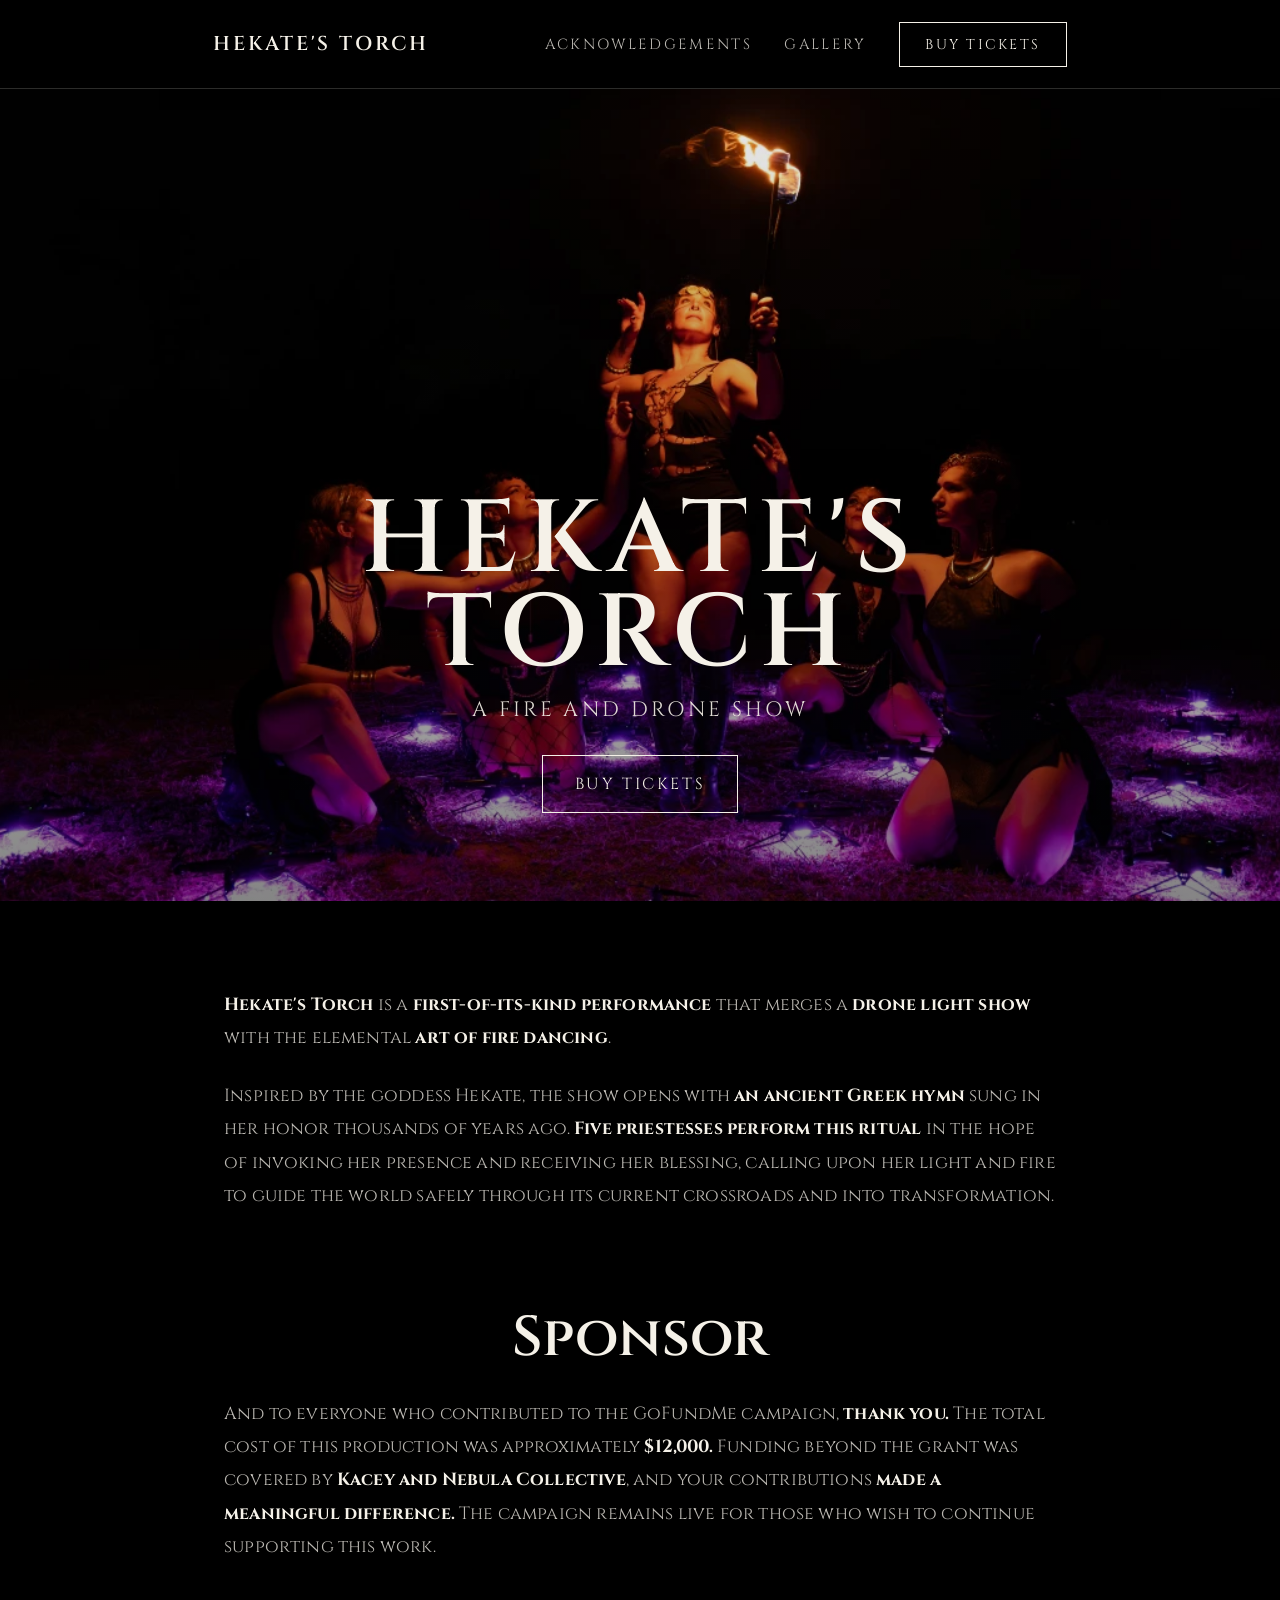
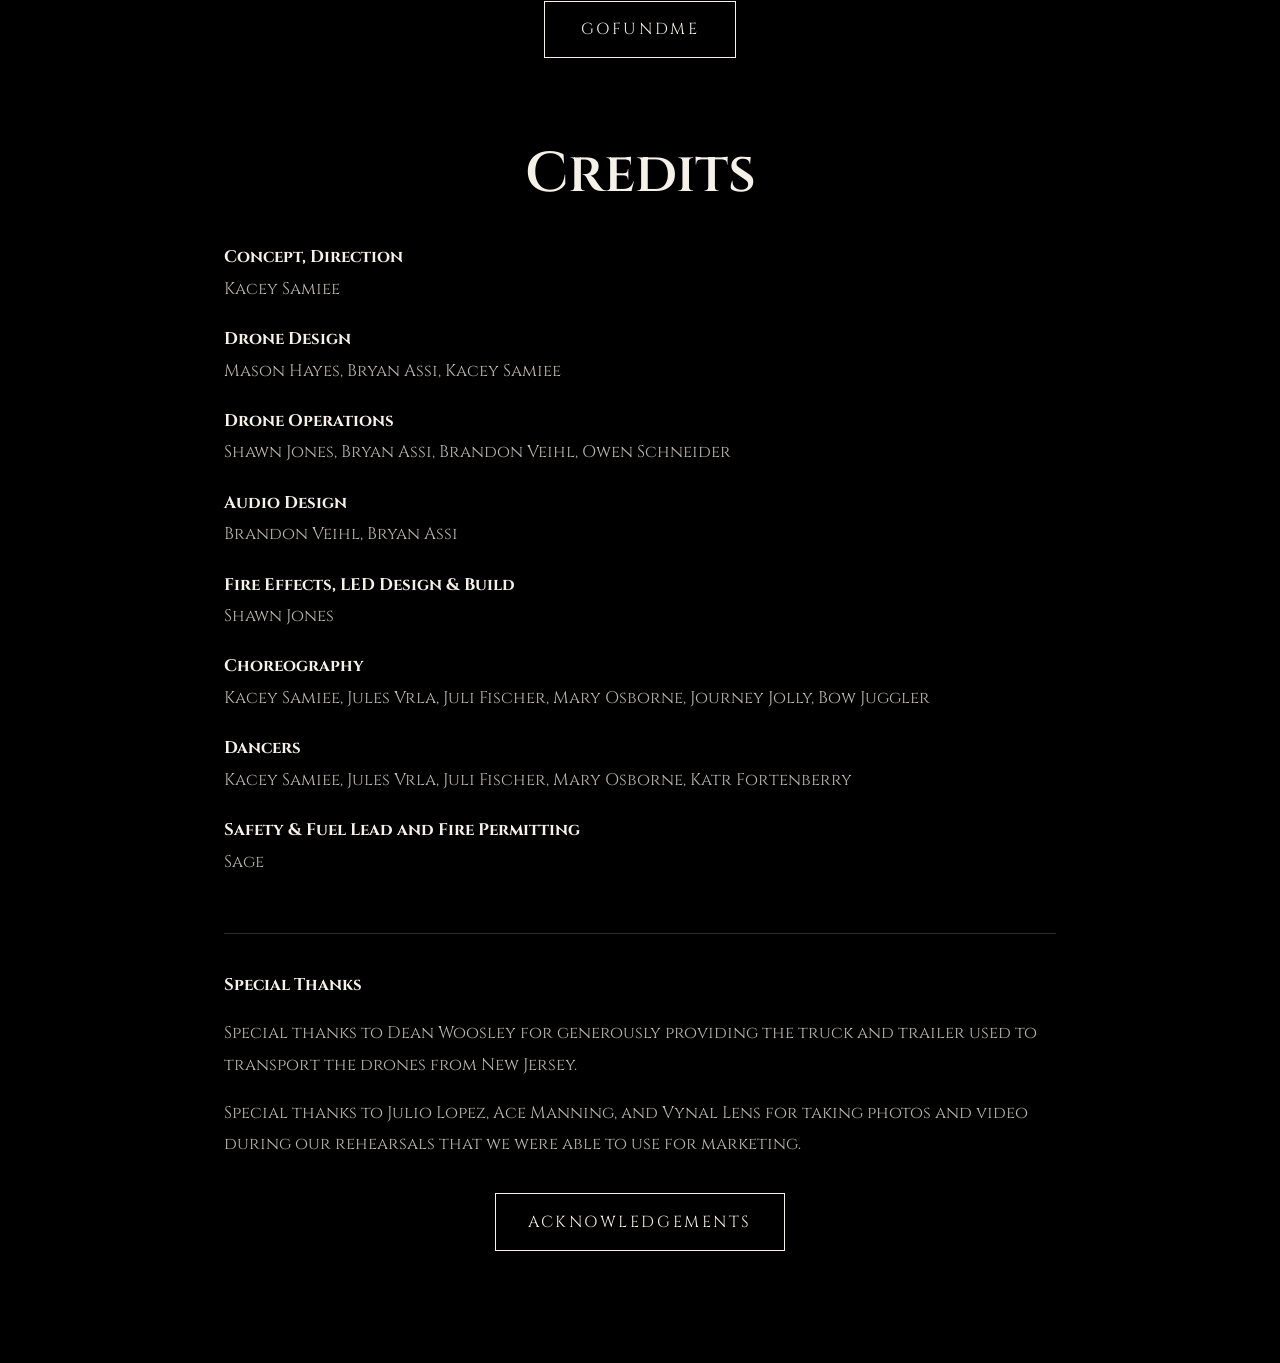
==== index.html @ dd3c834b "Build marketing sections and ticket CTAs for the homepage" ====
<!DOCTYPE html>
<html lang="en">
  <head>
    <meta charset="UTF-8" />
    <meta name="viewport" content="width=device-width, initial-scale=1.0" />
    <title>Hekate's Torch</title>
    <link rel="preconnect" href="https://fonts.googleapis.com" />
    <link rel="preconnect" href="https://fonts.gstatic.com" crossorigin />
    <link
      href="https://fonts.googleapis.com/css2?family=Cinzel:wght@400;500;600;700&display=swap"
      rel="stylesheet"
    />
    <style>
      :root {
        color-scheme: dark;
        font-family: "Cinzel", serif;
        background: #000000;
        color: #f5f1e8;
        --border: rgba(245, 241, 232, 0.18);
        --text-soft: rgba(245, 241, 232, 0.76);
        --header-height: 72px;
        --desktop-frame: min(66.6667vw, 1200px);
      }

      * {
        box-sizing: border-box;
      }

      html {
        background: #000000;
      }

      body {
        margin: 0;
        min-height: 100vh;
        background: #000000;
        color: #f5f1e8;
      }

      a {
        color: inherit;
        text-decoration: none;
      }

      .site-shell {
        min-height: 100vh;
      }

      .site-header {
        position: sticky;
        top: 0;
        z-index: 20;
        border-bottom: 1px solid var(--border);
        background: rgba(0, 0, 0, 0.72);
        backdrop-filter: blur(10px);
        -webkit-backdrop-filter: blur(10px);
      }

      .header-inner {
        width: 100%;
        margin: 0 auto;
      }

      .header-bar {
        min-height: var(--header-height);
        width: 100%;
        display: flex;
        flex-wrap: wrap;
        align-items: center;
        justify-content: space-between;
        gap: 1rem;
        padding: 0.9rem 1rem;
      }

      .brand {
        display: inline-flex;
        align-items: center;
        text-transform: uppercase;
        letter-spacing: 0.18em;
      }

      .brand-name {
        margin: 0;
        font-size: 0.95rem;
        font-weight: 600;
        line-height: 1.2;
      }

      .menu-toggle {
        width: 3rem;
        height: 3rem;
        display: inline-flex;
        flex-direction: column;
        align-items: center;
        justify-content: center;
        gap: 0.32rem;
        border: 1px solid var(--border);
        border-radius: 999px;
        background: transparent;
        color: inherit;
        cursor: pointer;
      }

      .menu-toggle span {
        width: 1.1rem;
        height: 1px;
        background: #f5f1e8;
        transition: transform 180ms ease, opacity 180ms ease;
      }

      .site-nav {
        display: none;
        width: 100%;
        border-top: 1px solid var(--border);
        padding: 0.5rem 1rem 1rem;
        background: transparent;
      }

      .site-nav[data-open="true"] {
        display: block;
      }

      .site-nav-inner {
        width: 100%;
        margin: 0 auto;
      }

      .nav-list {
        display: flex;
        flex-direction: column;
        gap: 0.5rem;
        margin: 0;
        padding: 0;
        list-style: none;
      }

      .nav-link {
        display: block;
        padding: 0.9rem 0;
        text-transform: uppercase;
        letter-spacing: 0.16em;
        font-size: 0.82rem;
        color: var(--text-soft);
      }

      .nav-link:hover,
      .nav-link:focus-visible {
        color: #ffffff;
      }

      .nav-link-cta {
        display: inline-flex;
        align-items: center;
        justify-content: center;
        min-width: 10.5rem;
        padding: 0.9rem 1.4rem;
        border: 1px solid #f5f1e8;
        color: #f5f1e8;
      }

      .menu-toggle[aria-expanded="true"] span:nth-child(1) {
        transform: translateY(0.42rem) rotate(45deg);
      }

      .menu-toggle[aria-expanded="true"] span:nth-child(2) {
        opacity: 0;
      }

      .menu-toggle[aria-expanded="true"] span:nth-child(3) {
        transform: translateY(-0.42rem) rotate(-45deg);
      }

      .hero {
        position: relative;
        min-height: calc(100vh - var(--header-height));
        display: flex;
        align-items: flex-end;
        isolation: isolate;
      }

      .hero-image,
      .hero-image img {
        position: absolute;
        inset: 0;
        width: 100%;
        height: 100%;
      }

      .hero-image {
        margin: 0;
      }

      .hero-image img {
        display: block;
        object-fit: cover;
      }

      .hero::after {
        content: "";
        position: absolute;
        inset: 0;
        background: linear-gradient(180deg, rgba(0, 0, 0, 0.08) 0%, rgba(0, 0, 0, 0.48) 100%);
        z-index: 1;
      }

      .hero-copy {
        position: relative;
        z-index: 2;
        width: 100%;
        max-width: 72rem;
        margin: 0 auto;
        padding: 0 1rem 4rem;
        text-align: center;
      }

      .hero h2 {
        margin: 0;
        font-size: clamp(3rem, 14vw, 7rem);
        line-height: 0.92;
        font-weight: 600;
        text-transform: uppercase;
        letter-spacing: 0.08em;
      }

      .hero p {
        margin: 0.9rem 0 0;
        color: rgba(245, 241, 232, 0.9);
        font-size: clamp(1rem, 4.2vw, 1.5rem);
        line-height: 1.4;
        letter-spacing: 0.16em;
        text-transform: uppercase;
      }

      .hero-actions {
        display: flex;
        justify-content: center;
        margin-top: 1.5rem;
      }

      .story-section {
        padding: 4rem 1rem 4.5rem;
      }

      .story-inner {
        width: 100%;
        max-width: 44rem;
        margin: 0 auto;
      }

      .story-section p {
        margin: 0;
        color: var(--text-soft);
        font-size: 1rem;
        line-height: 1.9;
        letter-spacing: 0.01em;
      }

      .story-heading {
        font-size: 1.18rem;
        line-height: 1.75;
      }

      .story-section p + p {
        margin-top: 1.5rem;
      }

      .story-section strong {
        color: #f5f1e8;
        font-weight: 700;
      }

      .credits-section {
        padding: 0 1rem 5rem;
      }

      .sponsor-section {
        padding: 0 1rem 4.5rem;
      }

      .sponsor-inner {
        width: 100%;
        max-width: 44rem;
        margin: 0 auto;
      }

      .sponsor-title {
        margin: 0 0 2rem;
        text-align: center;
        font-size: clamp(2.25rem, 8vw, 3.5rem);
        line-height: 1;
        font-weight: 600;
      }

      .sponsor-copy {
        margin: 0;
        color: var(--text-soft);
        font-size: 1rem;
        line-height: 1.9;
        letter-spacing: 0.01em;
      }

      .sponsor-copy strong {
        color: #f5f1e8;
        font-weight: 700;
      }

      .sponsor-actions {
        display: flex;
        justify-content: center;
        margin-top: 2.25rem;
      }

      .sponsor-cta {
        display: inline-flex;
        align-items: center;
        justify-content: center;
        min-width: 12rem;
        padding: 1.05rem 2rem;
        border: 1px solid #f5f1e8;
        background: transparent;
        color: #f5f1e8;
        text-transform: uppercase;
        letter-spacing: 0.16em;
        font-size: 1rem;
      }

      .sponsor-cta:hover,
      .sponsor-cta:focus-visible {
        background: rgba(255, 255, 255, 0.06);
      }

      .credits-inner {
        width: 100%;
        max-width: 44rem;
        margin: 0 auto;
      }

      .credits-title {
        margin: 0 0 2rem;
        text-align: center;
        font-size: clamp(2.25rem, 8vw, 3.5rem);
        line-height: 1;
        font-weight: 600;
      }

      .credits-list {
        margin: 0;
      }

      .credit-item + .credit-item {
        margin-top: 1.5rem;
      }

      .credit-role {
        margin: 0;
        font-size: 1rem;
        font-weight: 700;
        color: #f5f1e8;
      }

      .credit-names {
        margin: 0.35rem 0 0;
        color: var(--text-soft);
        font-size: 1rem;
        line-height: 1.8;
      }

      .special-thanks {
        margin-top: 3.5rem;
        padding-top: 2.25rem;
        border-top: 1px solid var(--border);
      }

      .special-thanks p {
        margin: 0;
        color: var(--text-soft);
        font-size: 1rem;
        line-height: 1.9;
      }

      .special-thanks p + p {
        margin-top: 1rem;
      }

      .special-thanks strong {
        color: #f5f1e8;
        font-weight: 700;
      }

      .special-thanks-actions {
        display: flex;
        justify-content: center;
        margin-top: 2rem;
      }

      @media (min-width: 800px) {
        :root {
          --header-height: 88px;
        }

        .site-header {
          min-height: var(--header-height);
        }

        .header-inner {
          max-width: var(--desktop-frame);
        }

        .header-bar {
          min-height: var(--header-height);
          flex-wrap: nowrap;
          padding: 0;
        }

        .brand-name {
          font-size: 1.25rem;
        }

        .menu-toggle {
          display: none;
        }

        .site-nav {
          display: block;
          width: auto;
          border-top: 0;
          padding: 0;
          margin-left: auto;
          background: transparent;
        }

        .site-nav-inner {
          padding: 0;
        }

        .nav-list {
          flex-direction: row;
          align-items: center;
          gap: 2rem;
        }

        .nav-link {
          padding: 0;
          font-size: 0.92rem;
        }

        .nav-link-cta {
          padding: 0.75rem 1.25rem;
          font-size: 0.88rem;
        }

        .hero-copy {
          max-width: var(--desktop-frame);
          padding: 0 0 5.5rem;
        }

        .hero h2 {
          font-size: clamp(4.5rem, 8vw, 7.5rem);
        }

        .hero p {
          font-size: 1.3rem;
        }

        .hero-actions {
          margin-top: 1.9rem;
        }

        .story-section {
          padding: 5.5rem 0 6rem;
        }

        .story-inner {
          max-width: 52rem;
        }

        .story-section p {
          font-size: 1.1rem;
        }

        .story-heading {
          font-size: 1.35rem;
        }

        .credits-section {
          padding: 0 0 7rem;
        }

        .sponsor-section {
          padding: 0 0 5.5rem;
        }

        .sponsor-inner {
          max-width: 52rem;
        }

        .sponsor-copy {
          font-size: 1.1rem;
        }

        .credits-inner {
          max-width: 52rem;
        }

        .credits-title {
          margin-bottom: 2.75rem;
        }

        .credit-role {
          font-size: 1.05rem;
        }

        .credit-names {
          font-size: 1.05rem;
        }

        .special-thanks p {
          font-size: 1.05rem;
        }
      }
    </style>
  </head>
  <body>
    <div class="site-shell">
      <header class="site-header">
        <div class="header-inner">
          <div class="header-bar">
            <a class="brand" href="#" aria-label="Hekate's Torch home">
              <h1 class="brand-name">Hekate's Torch</h1>
            </a>

            <button
              class="menu-toggle"
              type="button"
              aria-expanded="false"
              aria-controls="site-nav"
              aria-label="Open navigation"
            >
              <span aria-hidden="true"></span>
              <span aria-hidden="true"></span>
              <span aria-hidden="true"></span>
            </button>

            <nav class="site-nav" id="site-nav" data-open="false" aria-label="Primary">
              <div class="site-nav-inner">
                <ul class="nav-list">
                  <li><a class="nav-link" href="#">Acknowledgements</a></li>
                  <li><a class="nav-link" href="#">Gallery</a></li>
                  <li>
                    <a
                      class="nav-link nav-link-cta"
                      href="https://www.pioneerfarms.org/event-tickets/p/fire-dancers-drone-show"
                      target="_blank"
                      rel="noreferrer noopener"
                    >
                      Buy Tickets
                    </a>
                  </li>
                </ul>
              </div>
            </nav>
          </div>
        </div>
      </header>

      <main class="hero">
        <figure class="hero-image">
          <img src="assets/P1057251-Edit.webp" alt="Fire performer with drones in the night sky" />
        </figure>

        <div class="hero-copy">
          <h2>Hekate's Torch</h2>
          <p>A Fire and Drone Show</p>
          <div class="hero-actions">
            <a
              class="sponsor-cta"
              href="https://www.pioneerfarms.org/event-tickets/p/fire-dancers-drone-show"
              target="_blank"
              rel="noreferrer noopener"
            >
              Buy Tickets
            </a>
          </div>
        </div>
      </main>

      <section class="story-section" aria-labelledby="story-heading">
        <div class="story-inner">
          <p id="story-heading" class="story-heading">
            <strong>Hekate's Torch</strong> is a <strong>first-of-its-kind performance</strong> that
            merges a <strong>drone light show</strong> with the elemental <strong>art of fire dancing</strong>.
          </p>
          <p>
            Inspired by the goddess Hekate, the show opens with <strong>an ancient Greek hymn</strong> sung in her honor thousands of years ago. <strong>Five priestesses perform this ritual</strong> in the hope of invoking her presence and receiving her blessing, calling upon her light and fire to guide the world safely through its current crossroads and into transformation.
          </p>
        </div>
      </section>

      <section class="sponsor-section" aria-labelledby="sponsor-heading">
        <div class="sponsor-inner">
          <h3 class="sponsor-title" id="sponsor-heading">Sponsor</h3>
          <p class="sponsor-copy">
            And to everyone who contributed to the GoFundMe campaign, <strong>thank you.</strong>
            The total cost of this production was approximately <strong>$12,000.</strong> Funding
            beyond the grant was covered by <strong>Kacey and Nebula Collective</strong>, and your
            contributions <strong>made a meaningful difference.</strong> The campaign remains live
            for those who wish to continue supporting this work.
          </p>
          <div class="sponsor-actions">
            <a
              class="sponsor-cta"
              href="https://www.gofundme.com/f/help-launch-a-firstofitskind-fire-drone-performance"
              target="_blank"
              rel="noreferrer noopener"
            >
              GoFundMe
            </a>
          </div>
        </div>
      </section>

      <section class="credits-section" aria-labelledby="credits-heading">
        <div class="credits-inner">
          <h3 class="credits-title" id="credits-heading">Credits</h3>

          <div class="credits-list">
            <div class="credit-item">
              <p class="credit-role">Concept, Direction</p>
              <p class="credit-names">Kacey Samiee</p>
            </div>

            <div class="credit-item">
              <p class="credit-role">Drone Design</p>
              <p class="credit-names">Mason Hayes, Bryan Assi, Kacey Samiee</p>
            </div>

            <div class="credit-item">
              <p class="credit-role">Drone Operations</p>
              <p class="credit-names">Shawn Jones, Bryan Assi, Brandon Veihl, Owen Schneider</p>
            </div>

            <div class="credit-item">
              <p class="credit-role">Audio Design</p>
              <p class="credit-names">Brandon Veihl, Bryan Assi</p>
            </div>

            <div class="credit-item">
              <p class="credit-role">Fire Effects, LED Design &amp; Build</p>
              <p class="credit-names">Shawn Jones</p>
            </div>

            <div class="credit-item">
              <p class="credit-role">Choreography</p>
              <p class="credit-names">
                Kacey Samiee, Jules Vrla, Juli Fischer, Mary Osborne, Journey Jolly, Bow Juggler
              </p>
            </div>

            <div class="credit-item">
              <p class="credit-role">Dancers</p>
              <p class="credit-names">
                Kacey Samiee, Jules Vrla, Juli Fischer, Mary Osborne, Katr Fortenberry
              </p>
            </div>

            <div class="credit-item">
              <p class="credit-role">Safety &amp; Fuel Lead and Fire Permitting</p>
              <p class="credit-names">Sage</p>
            </div>
          </div>

          <div class="special-thanks">
            <p><strong>Special Thanks</strong></p>
            <p>
              Special thanks to Dean Woosley for generously providing the truck and trailer used
              to transport the drones from New Jersey.
            </p>
            <p>
              Special thanks to Julio Lopez, Ace Manning, and Vynal Lens for taking photos and
              video during our rehearsals that we were able to use for marketing.
            </p>
            <div class="special-thanks-actions">
              <a class="sponsor-cta" href="#">Acknowledgements</a>
            </div>
          </div>
        </div>
      </section>
    </div>

    <script>
      const menuToggle = document.querySelector(".menu-toggle");
      const siteNav = document.querySelector("#site-nav");

      if (menuToggle && siteNav) {
        menuToggle.addEventListener("click", () => {
          const isOpen = menuToggle.getAttribute("aria-expanded") === "true";
          menuToggle.setAttribute("aria-expanded", String(!isOpen));
          menuToggle.setAttribute("aria-label", isOpen ? "Open navigation" : "Close navigation");
          siteNav.setAttribute("data-open", String(!isOpen));
        });
      }
    </script>
  </body>
</html>
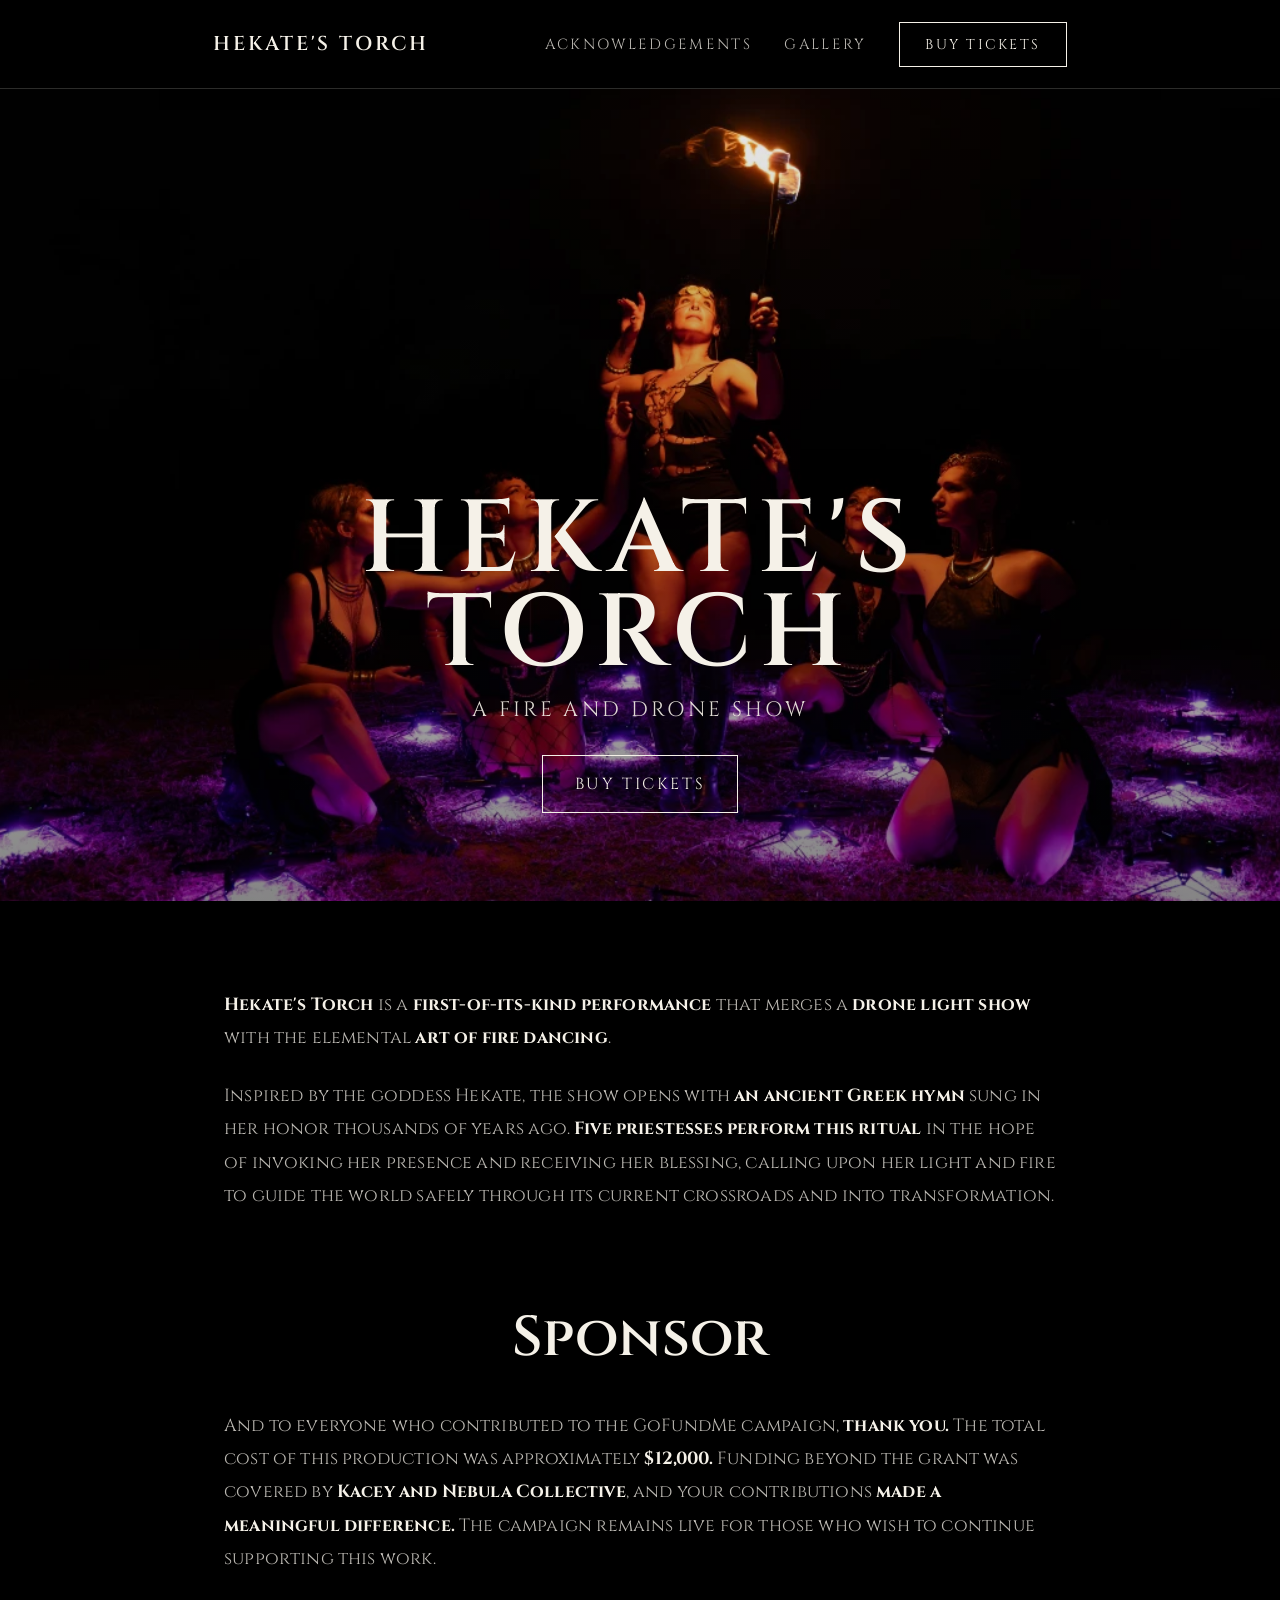
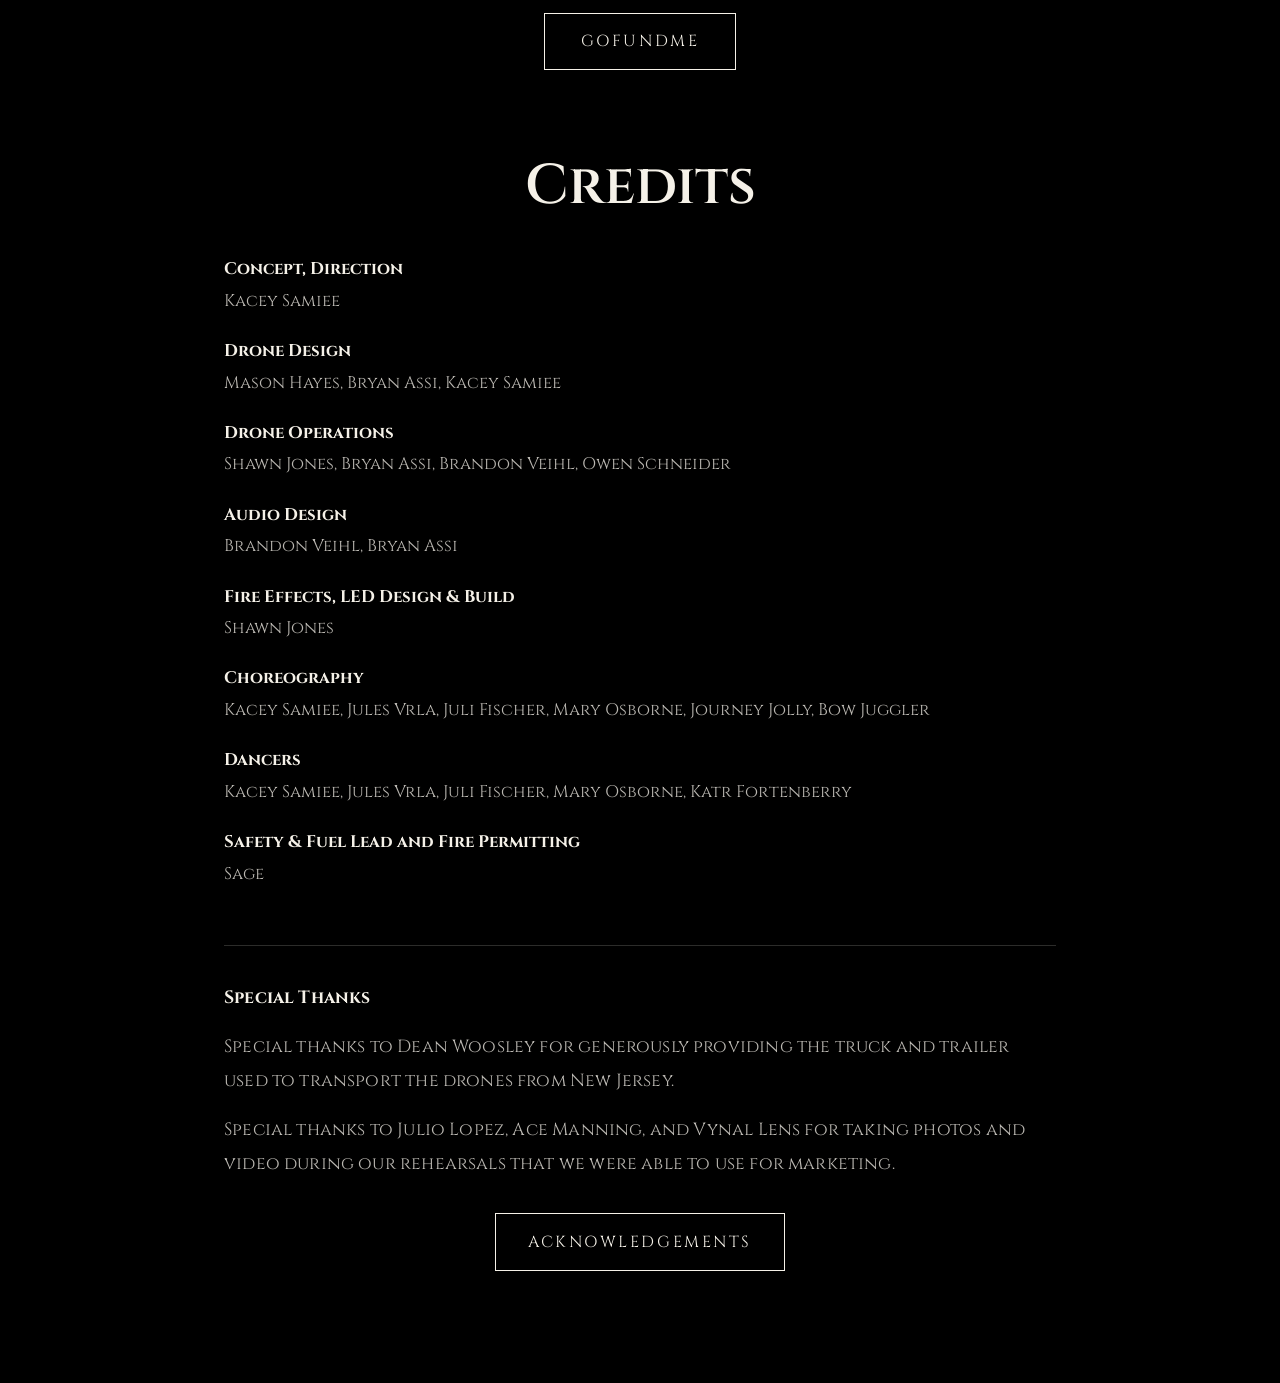
==== commit e89de65d: "Extract shared site shell and add acknowledgements page assets" ====
--- a/index.html
+++ b/index.html
@@ -10,558 +10,18 @@
       href="https://fonts.googleapis.com/css2?family=Cinzel:wght@400;500;600;700&display=swap"
       rel="stylesheet"
     />
-    <style>
-      :root {
-        color-scheme: dark;
-        font-family: "Cinzel", serif;
-        background: #000000;
-        color: #f5f1e8;
-        --border: rgba(245, 241, 232, 0.18);
-        --text-soft: rgba(245, 241, 232, 0.76);
-        --header-height: 72px;
-        --desktop-frame: min(66.6667vw, 1200px);
-      }
-
-      * {
-        box-sizing: border-box;
-      }
-
-      html {
-        background: #000000;
-      }
-
-      body {
-        margin: 0;
-        min-height: 100vh;
-        background: #000000;
-        color: #f5f1e8;
-      }
-
-      a {
-        color: inherit;
-        text-decoration: none;
-      }
-
-      .site-shell {
-        min-height: 100vh;
-      }
-
-      .site-header {
-        position: sticky;
-        top: 0;
-        z-index: 20;
-        border-bottom: 1px solid var(--border);
-        background: rgba(0, 0, 0, 0.72);
-        backdrop-filter: blur(10px);
-        -webkit-backdrop-filter: blur(10px);
-      }
-
-      .header-inner {
-        width: 100%;
-        margin: 0 auto;
-      }
-
-      .header-bar {
-        min-height: var(--header-height);
-        width: 100%;
-        display: flex;
-        flex-wrap: wrap;
-        align-items: center;
-        justify-content: space-between;
-        gap: 1rem;
-        padding: 0.9rem 1rem;
-      }
-
-      .brand {
-        display: inline-flex;
-        align-items: center;
-        text-transform: uppercase;
-        letter-spacing: 0.18em;
-      }
-
-      .brand-name {
-        margin: 0;
-        font-size: 0.95rem;
-        font-weight: 600;
-        line-height: 1.2;
-      }
-
-      .menu-toggle {
-        width: 3rem;
-        height: 3rem;
-        display: inline-flex;
-        flex-direction: column;
-        align-items: center;
-        justify-content: center;
-        gap: 0.32rem;
-        border: 1px solid var(--border);
-        border-radius: 999px;
-        background: transparent;
-        color: inherit;
-        cursor: pointer;
-      }
-
-      .menu-toggle span {
-        width: 1.1rem;
-        height: 1px;
-        background: #f5f1e8;
-        transition: transform 180ms ease, opacity 180ms ease;
-      }
-
-      .site-nav {
-        display: none;
-        width: 100%;
-        border-top: 1px solid var(--border);
-        padding: 0.5rem 1rem 1rem;
-        background: transparent;
-      }
-
-      .site-nav[data-open="true"] {
-        display: block;
-      }
-
-      .site-nav-inner {
-        width: 100%;
-        margin: 0 auto;
-      }
-
-      .nav-list {
-        display: flex;
-        flex-direction: column;
-        gap: 0.5rem;
-        margin: 0;
-        padding: 0;
-        list-style: none;
-      }
-
-      .nav-link {
-        display: block;
-        padding: 0.9rem 0;
-        text-transform: uppercase;
-        letter-spacing: 0.16em;
-        font-size: 0.82rem;
-        color: var(--text-soft);
-      }
-
-      .nav-link:hover,
-      .nav-link:focus-visible {
-        color: #ffffff;
-      }
-
-      .nav-link-cta {
-        display: inline-flex;
-        align-items: center;
-        justify-content: center;
-        min-width: 10.5rem;
-        padding: 0.9rem 1.4rem;
-        border: 1px solid #f5f1e8;
-        color: #f5f1e8;
-      }
-
-      .menu-toggle[aria-expanded="true"] span:nth-child(1) {
-        transform: translateY(0.42rem) rotate(45deg);
-      }
-
-      .menu-toggle[aria-expanded="true"] span:nth-child(2) {
-        opacity: 0;
-      }
-
-      .menu-toggle[aria-expanded="true"] span:nth-child(3) {
-        transform: translateY(-0.42rem) rotate(-45deg);
-      }
-
-      .hero {
-        position: relative;
-        min-height: calc(100vh - var(--header-height));
-        display: flex;
-        align-items: flex-end;
-        isolation: isolate;
-      }
-
-      .hero-image,
-      .hero-image img {
-        position: absolute;
-        inset: 0;
-        width: 100%;
-        height: 100%;
-      }
-
-      .hero-image {
-        margin: 0;
-      }
-
-      .hero-image img {
-        display: block;
-        object-fit: cover;
-      }
-
-      .hero::after {
-        content: "";
-        position: absolute;
-        inset: 0;
-        background: linear-gradient(180deg, rgba(0, 0, 0, 0.08) 0%, rgba(0, 0, 0, 0.48) 100%);
-        z-index: 1;
-      }
-
-      .hero-copy {
-        position: relative;
-        z-index: 2;
-        width: 100%;
-        max-width: 72rem;
-        margin: 0 auto;
-        padding: 0 1rem 4rem;
-        text-align: center;
-      }
-
-      .hero h2 {
-        margin: 0;
-        font-size: clamp(3rem, 14vw, 7rem);
-        line-height: 0.92;
-        font-weight: 600;
-        text-transform: uppercase;
-        letter-spacing: 0.08em;
-      }
-
-      .hero p {
-        margin: 0.9rem 0 0;
-        color: rgba(245, 241, 232, 0.9);
-        font-size: clamp(1rem, 4.2vw, 1.5rem);
-        line-height: 1.4;
-        letter-spacing: 0.16em;
-        text-transform: uppercase;
-      }
-
-      .hero-actions {
-        display: flex;
-        justify-content: center;
-        margin-top: 1.5rem;
-      }
-
-      .story-section {
-        padding: 4rem 1rem 4.5rem;
-      }
-
-      .story-inner {
-        width: 100%;
-        max-width: 44rem;
-        margin: 0 auto;
-      }
-
-      .story-section p {
-        margin: 0;
-        color: var(--text-soft);
-        font-size: 1rem;
-        line-height: 1.9;
-        letter-spacing: 0.01em;
-      }
-
-      .story-heading {
-        font-size: 1.18rem;
-        line-height: 1.75;
-      }
-
-      .story-section p + p {
-        margin-top: 1.5rem;
-      }
-
-      .story-section strong {
-        color: #f5f1e8;
-        font-weight: 700;
-      }
-
-      .credits-section {
-        padding: 0 1rem 5rem;
-      }
-
-      .sponsor-section {
-        padding: 0 1rem 4.5rem;
-      }
-
-      .sponsor-inner {
-        width: 100%;
-        max-width: 44rem;
-        margin: 0 auto;
-      }
-
-      .sponsor-title {
-        margin: 0 0 2rem;
-        text-align: center;
-        font-size: clamp(2.25rem, 8vw, 3.5rem);
-        line-height: 1;
-        font-weight: 600;
-      }
-
-      .sponsor-copy {
-        margin: 0;
-        color: var(--text-soft);
-        font-size: 1rem;
-        line-height: 1.9;
-        letter-spacing: 0.01em;
-      }
-
-      .sponsor-copy strong {
-        color: #f5f1e8;
-        font-weight: 700;
-      }
-
-      .sponsor-actions {
-        display: flex;
-        justify-content: center;
-        margin-top: 2.25rem;
-      }
-
-      .sponsor-cta {
-        display: inline-flex;
-        align-items: center;
-        justify-content: center;
-        min-width: 12rem;
-        padding: 1.05rem 2rem;
-        border: 1px solid #f5f1e8;
-        background: transparent;
-        color: #f5f1e8;
-        text-transform: uppercase;
-        letter-spacing: 0.16em;
-        font-size: 1rem;
-      }
-
-      .sponsor-cta:hover,
-      .sponsor-cta:focus-visible {
-        background: rgba(255, 255, 255, 0.06);
-      }
-
-      .credits-inner {
-        width: 100%;
-        max-width: 44rem;
-        margin: 0 auto;
-      }
-
-      .credits-title {
-        margin: 0 0 2rem;
-        text-align: center;
-        font-size: clamp(2.25rem, 8vw, 3.5rem);
-        line-height: 1;
-        font-weight: 600;
-      }
-
-      .credits-list {
-        margin: 0;
-      }
-
-      .credit-item + .credit-item {
-        margin-top: 1.5rem;
-      }
-
-      .credit-role {
-        margin: 0;
-        font-size: 1rem;
-        font-weight: 700;
-        color: #f5f1e8;
-      }
-
-      .credit-names {
-        margin: 0.35rem 0 0;
-        color: var(--text-soft);
-        font-size: 1rem;
-        line-height: 1.8;
-      }
-
-      .special-thanks {
-        margin-top: 3.5rem;
-        padding-top: 2.25rem;
-        border-top: 1px solid var(--border);
-      }
-
-      .special-thanks p {
-        margin: 0;
-        color: var(--text-soft);
-        font-size: 1rem;
-        line-height: 1.9;
-      }
-
-      .special-thanks p + p {
-        margin-top: 1rem;
-      }
-
-      .special-thanks strong {
-        color: #f5f1e8;
-        font-weight: 700;
-      }
-
-      .special-thanks-actions {
-        display: flex;
-        justify-content: center;
-        margin-top: 2rem;
-      }
-
-      @media (min-width: 800px) {
-        :root {
-          --header-height: 88px;
-        }
-
-        .site-header {
-          min-height: var(--header-height);
-        }
-
-        .header-inner {
-          max-width: var(--desktop-frame);
-        }
-
-        .header-bar {
-          min-height: var(--header-height);
-          flex-wrap: nowrap;
-          padding: 0;
-        }
-
-        .brand-name {
-          font-size: 1.25rem;
-        }
-
-        .menu-toggle {
-          display: none;
-        }
-
-        .site-nav {
-          display: block;
-          width: auto;
-          border-top: 0;
-          padding: 0;
-          margin-left: auto;
-          background: transparent;
-        }
-
-        .site-nav-inner {
-          padding: 0;
-        }
-
-        .nav-list {
-          flex-direction: row;
-          align-items: center;
-          gap: 2rem;
-        }
-
-        .nav-link {
-          padding: 0;
-          font-size: 0.92rem;
-        }
-
-        .nav-link-cta {
-          padding: 0.75rem 1.25rem;
-          font-size: 0.88rem;
-        }
-
-        .hero-copy {
-          max-width: var(--desktop-frame);
-          padding: 0 0 5.5rem;
-        }
-
-        .hero h2 {
-          font-size: clamp(4.5rem, 8vw, 7.5rem);
-        }
-
-        .hero p {
-          font-size: 1.3rem;
-        }
-
-        .hero-actions {
-          margin-top: 1.9rem;
-        }
-
-        .story-section {
-          padding: 5.5rem 0 6rem;
-        }
-
-        .story-inner {
-          max-width: 52rem;
-        }
-
-        .story-section p {
-          font-size: 1.1rem;
-        }
-
-        .story-heading {
-          font-size: 1.35rem;
-        }
-
-        .credits-section {
-          padding: 0 0 7rem;
-        }
-
-        .sponsor-section {
-          padding: 0 0 5.5rem;
-        }
-
-        .sponsor-inner {
-          max-width: 52rem;
-        }
-
-        .sponsor-copy {
-          font-size: 1.1rem;
-        }
-
-        .credits-inner {
-          max-width: 52rem;
-        }
-
-        .credits-title {
-          margin-bottom: 2.75rem;
-        }
-
-        .credit-role {
-          font-size: 1.05rem;
-        }
-
-        .credit-names {
-          font-size: 1.05rem;
-        }
-
-        .special-thanks p {
-          font-size: 1.05rem;
-        }
-      }
-    </style>
+    <link rel="apple-touch-icon" sizes="180x180" href="apple-touch-icon.png" />
+    <link rel="icon" type="image/png" sizes="32x32" href="favicon-32x32.png" />
+    <link rel="icon" type="image/png" sizes="16x16" href="favicon-16x16.png" />
+    <link rel="icon" href="favicon.ico" />
+    <link rel="manifest" href="site.webmanifest" />
+    <meta name="theme-color" content="#000000" />
+    <link rel="stylesheet" href="styles/site.css" />
+    <script src="scripts/site.js" defer></script>
   </head>
-  <body>
+  <body data-page="home">
     <div class="site-shell">
-      <header class="site-header">
-        <div class="header-inner">
-          <div class="header-bar">
-            <a class="brand" href="#" aria-label="Hekate's Torch home">
-              <h1 class="brand-name">Hekate's Torch</h1>
-            </a>
-
-            <button
-              class="menu-toggle"
-              type="button"
-              aria-expanded="false"
-              aria-controls="site-nav"
-              aria-label="Open navigation"
-            >
-              <span aria-hidden="true"></span>
-              <span aria-hidden="true"></span>
-              <span aria-hidden="true"></span>
-            </button>
-
-            <nav class="site-nav" id="site-nav" data-open="false" aria-label="Primary">
-              <div class="site-nav-inner">
-                <ul class="nav-list">
-                  <li><a class="nav-link" href="#">Acknowledgements</a></li>
-                  <li><a class="nav-link" href="#">Gallery</a></li>
-                  <li>
-                    <a
-                      class="nav-link nav-link-cta"
-                      href="https://www.pioneerfarms.org/event-tickets/p/fire-dancers-drone-show"
-                      target="_blank"
-                      rel="noreferrer noopener"
-                    >
-                      Buy Tickets
-                    </a>
-                  </li>
-                </ul>
-              </div>
-            </nav>
-          </div>
-        </div>
-      </header>
+      <div data-site-header></div>
 
       <main class="hero">
         <figure class="hero-image">
@@ -573,7 +33,7 @@
           <p>A Fire and Drone Show</p>
           <div class="hero-actions">
             <a
-              class="sponsor-cta"
+              class="site-cta"
               href="https://www.pioneerfarms.org/event-tickets/p/fire-dancers-drone-show"
               target="_blank"
               rel="noreferrer noopener"
@@ -588,10 +48,15 @@
         <div class="story-inner">
           <p id="story-heading" class="story-heading">
             <strong>Hekate's Torch</strong> is a <strong>first-of-its-kind performance</strong> that
-            merges a <strong>drone light show</strong> with the elemental <strong>art of fire dancing</strong>.
+            merges a <strong>drone light show</strong> with the elemental
+            <strong>art of fire dancing</strong>.
           </p>
           <p>
-            Inspired by the goddess Hekate, the show opens with <strong>an ancient Greek hymn</strong> sung in her honor thousands of years ago. <strong>Five priestesses perform this ritual</strong> in the hope of invoking her presence and receiving her blessing, calling upon her light and fire to guide the world safely through its current crossroads and into transformation.
+            Inspired by the goddess Hekate, the show opens with
+            <strong>an ancient Greek hymn</strong> sung in her honor thousands of years ago.
+            <strong>Five priestesses perform this ritual</strong> in the hope of invoking her
+            presence and receiving her blessing, calling upon her light and fire to guide the
+            world safely through its current crossroads and into transformation.
           </p>
         </div>
       </section>
@@ -608,7 +73,7 @@
           </p>
           <div class="sponsor-actions">
             <a
-              class="sponsor-cta"
+              class="site-cta"
               href="https://www.gofundme.com/f/help-launch-a-firstofitskind-fire-drone-performance"
               target="_blank"
               rel="noreferrer noopener"
@@ -680,25 +145,11 @@
               video during our rehearsals that we were able to use for marketing.
             </p>
             <div class="special-thanks-actions">
-              <a class="sponsor-cta" href="#">Acknowledgements</a>
+              <a class="site-cta" href="acknowledgements.html">Acknowledgements</a>
             </div>
           </div>
         </div>
       </section>
     </div>
-
-    <script>
-      const menuToggle = document.querySelector(".menu-toggle");
-      const siteNav = document.querySelector("#site-nav");
-
-      if (menuToggle && siteNav) {
-        menuToggle.addEventListener("click", () => {
-          const isOpen = menuToggle.getAttribute("aria-expanded") === "true";
-          menuToggle.setAttribute("aria-expanded", String(!isOpen));
-          menuToggle.setAttribute("aria-label", isOpen ? "Open navigation" : "Close navigation");
-          siteNav.setAttribute("data-open", String(!isOpen));
-        });
-      }
-    </script>
   </body>
 </html>
--- a/styles/site.css
+++ b/styles/site.css
@@ -0,0 +1,489 @@
+:root {
+  color-scheme: dark;
+  font-family: "Cinzel", serif;
+  background: #000000;
+  color: #f5f1e8;
+  --border: rgba(245, 241, 232, 0.18);
+  --text-soft: rgba(245, 241, 232, 0.76);
+  --header-height: 72px;
+  --desktop-frame: min(66.6667vw, 1200px);
+}
+
+* {
+  box-sizing: border-box;
+}
+
+html {
+  background: #000000;
+}
+
+body {
+  margin: 0;
+  min-height: 100vh;
+  background: #000000;
+  color: #f5f1e8;
+}
+
+a {
+  color: inherit;
+  text-decoration: none;
+}
+
+.site-shell {
+  min-height: 100vh;
+}
+
+.site-header {
+  position: sticky;
+  top: 0;
+  z-index: 20;
+  border-bottom: 1px solid var(--border);
+  background: rgba(0, 0, 0, 0.72);
+  backdrop-filter: blur(10px);
+  -webkit-backdrop-filter: blur(10px);
+}
+
+.header-inner {
+  width: 100%;
+  margin: 0 auto;
+}
+
+.header-bar {
+  min-height: var(--header-height);
+  width: 100%;
+  display: flex;
+  flex-wrap: wrap;
+  align-items: center;
+  justify-content: space-between;
+  gap: 1rem;
+  padding: 0.9rem 1rem;
+}
+
+.brand {
+  display: inline-flex;
+  align-items: center;
+  text-transform: uppercase;
+  letter-spacing: 0.18em;
+}
+
+.brand-name {
+  margin: 0;
+  font-size: 0.95rem;
+  font-weight: 600;
+  line-height: 1.2;
+}
+
+.menu-toggle {
+  width: 3rem;
+  height: 3rem;
+  display: inline-flex;
+  flex-direction: column;
+  align-items: center;
+  justify-content: center;
+  gap: 0.32rem;
+  border: 1px solid var(--border);
+  border-radius: 999px;
+  background: transparent;
+  color: inherit;
+  cursor: pointer;
+}
+
+.menu-toggle span {
+  width: 1.1rem;
+  height: 1px;
+  background: #f5f1e8;
+  transition: transform 180ms ease, opacity 180ms ease;
+}
+
+.site-nav {
+  display: none;
+  width: 100%;
+  border-top: 1px solid var(--border);
+  padding: 0.5rem 1rem 1rem;
+  background: transparent;
+}
+
+.site-nav[data-open="true"] {
+  display: block;
+}
+
+.site-nav-inner {
+  width: 100%;
+  margin: 0 auto;
+}
+
+.nav-list {
+  display: flex;
+  flex-direction: column;
+  gap: 0.5rem;
+  margin: 0;
+  padding: 0;
+  list-style: none;
+}
+
+.nav-link {
+  display: block;
+  padding: 0.9rem 0;
+  text-transform: uppercase;
+  letter-spacing: 0.16em;
+  font-size: 0.82rem;
+  color: var(--text-soft);
+}
+
+.nav-link:hover,
+.nav-link:focus-visible,
+.nav-link[aria-current="page"] {
+  color: #ffffff;
+}
+
+.nav-link-cta {
+  display: inline-flex;
+  align-items: center;
+  justify-content: center;
+  min-width: 10.5rem;
+  padding: 0.9rem 1.4rem;
+  border: 1px solid #f5f1e8;
+  color: #f5f1e8;
+}
+
+.menu-toggle[aria-expanded="true"] span:nth-child(1) {
+  transform: translateY(0.42rem) rotate(45deg);
+}
+
+.menu-toggle[aria-expanded="true"] span:nth-child(2) {
+  opacity: 0;
+}
+
+.menu-toggle[aria-expanded="true"] span:nth-child(3) {
+  transform: translateY(-0.42rem) rotate(-45deg);
+}
+
+.site-cta {
+  display: inline-flex;
+  align-items: center;
+  justify-content: center;
+  min-width: 12rem;
+  padding: 1.05rem 2rem;
+  border: 1px solid #f5f1e8;
+  background: transparent;
+  color: #f5f1e8;
+  text-transform: uppercase;
+  letter-spacing: 0.16em;
+  font-size: 1rem;
+}
+
+.site-cta:hover,
+.site-cta:focus-visible {
+  background: rgba(255, 255, 255, 0.06);
+}
+
+.hero {
+  position: relative;
+  min-height: calc(100vh - var(--header-height));
+  display: flex;
+  align-items: flex-end;
+  isolation: isolate;
+}
+
+.hero-image,
+.hero-image img {
+  position: absolute;
+  inset: 0;
+  width: 100%;
+  height: 100%;
+}
+
+.hero-image {
+  margin: 0;
+}
+
+.hero-image img {
+  display: block;
+  object-fit: cover;
+}
+
+.hero::after {
+  content: "";
+  position: absolute;
+  inset: 0;
+  background: linear-gradient(180deg, rgba(0, 0, 0, 0.08) 0%, rgba(0, 0, 0, 0.48) 100%);
+  z-index: 1;
+}
+
+.hero-copy {
+  position: relative;
+  z-index: 2;
+  width: 100%;
+  max-width: 72rem;
+  margin: 0 auto;
+  padding: 0 1rem 4rem;
+  text-align: center;
+}
+
+.hero h2 {
+  margin: 0;
+  font-size: clamp(3rem, 14vw, 7rem);
+  line-height: 0.92;
+  font-weight: 600;
+  text-transform: uppercase;
+  letter-spacing: 0.08em;
+}
+
+.hero p {
+  margin: 0.9rem 0 0;
+  color: rgba(245, 241, 232, 0.9);
+  font-size: clamp(1rem, 4.2vw, 1.5rem);
+  line-height: 1.4;
+  letter-spacing: 0.16em;
+  text-transform: uppercase;
+}
+
+.hero-actions,
+.sponsor-actions,
+.special-thanks-actions {
+  display: flex;
+  justify-content: center;
+}
+
+.hero-actions {
+  margin-top: 1.5rem;
+}
+
+.story-section {
+  padding: 4rem 1rem 4.5rem;
+}
+
+.story-inner,
+.sponsor-inner,
+.credits-inner,
+.page-inner {
+  width: 100%;
+  max-width: 44rem;
+  margin: 0 auto;
+}
+
+.story-section p,
+.sponsor-copy,
+.special-thanks p,
+.page-copy p {
+  margin: 0;
+  color: var(--text-soft);
+  font-size: 1rem;
+  line-height: 1.9;
+  letter-spacing: 0.01em;
+}
+
+.story-heading {
+  font-size: 1.18rem;
+  line-height: 1.75;
+}
+
+.story-section p + p,
+.page-copy p + p {
+  margin-top: 1.5rem;
+}
+
+.story-section strong,
+.sponsor-copy strong,
+.special-thanks strong,
+.page-copy strong {
+  color: #f5f1e8;
+  font-weight: 700;
+}
+
+.sponsor-section {
+  padding: 0 1rem 4.5rem;
+}
+
+.sponsor-title,
+.credits-title,
+.page-title {
+  margin: 0 0 2rem;
+  text-align: center;
+  font-size: clamp(2.25rem, 8vw, 3.5rem);
+  line-height: 1;
+  font-weight: 600;
+}
+
+.page-title-compact {
+  font-size: clamp(1.9rem, 7vw, 2.6rem);
+}
+
+.sponsor-actions {
+  margin-top: 2.25rem;
+}
+
+.credits-section {
+  padding: 0 1rem 5rem;
+}
+
+.credits-list {
+  margin: 0;
+}
+
+.credit-item + .credit-item {
+  margin-top: 1.5rem;
+}
+
+.credit-role {
+  margin: 0;
+  font-size: 1rem;
+  font-weight: 700;
+  color: #f5f1e8;
+}
+
+.credit-names {
+  margin: 0.35rem 0 0;
+  color: var(--text-soft);
+  font-size: 1rem;
+  line-height: 1.8;
+}
+
+.special-thanks {
+  margin-top: 3.5rem;
+  padding-top: 2.25rem;
+  border-top: 1px solid var(--border);
+}
+
+.special-thanks p + p {
+  margin-top: 1rem;
+}
+
+.special-thanks-actions {
+  margin-top: 2rem;
+}
+
+.content-page {
+  padding: 4.5rem 1rem 6rem;
+}
+
+.page-copy {
+  max-width: 52rem;
+  margin: 0 auto;
+}
+
+@media (min-width: 800px) {
+  :root {
+    --header-height: 88px;
+  }
+
+  .site-header {
+    min-height: var(--header-height);
+  }
+
+  .header-inner {
+    max-width: var(--desktop-frame);
+  }
+
+  .header-bar {
+    min-height: var(--header-height);
+    flex-wrap: nowrap;
+    padding: 0;
+  }
+
+  .brand-name {
+    font-size: 1.25rem;
+  }
+
+  .menu-toggle {
+    display: none;
+  }
+
+  .site-nav {
+    display: block;
+    width: auto;
+    border-top: 0;
+    padding: 0;
+    margin-left: auto;
+    background: transparent;
+  }
+
+  .site-nav-inner {
+    padding: 0;
+  }
+
+  .nav-list {
+    flex-direction: row;
+    align-items: center;
+    gap: 2rem;
+  }
+
+  .nav-link {
+    padding: 0;
+    font-size: 0.92rem;
+  }
+
+  .nav-link-cta {
+    padding: 0.75rem 1.25rem;
+    font-size: 0.88rem;
+  }
+
+  .hero-copy {
+    max-width: var(--desktop-frame);
+    padding: 0 0 5.5rem;
+  }
+
+  .hero h2 {
+    font-size: clamp(4.5rem, 8vw, 7.5rem);
+  }
+
+  .hero p {
+    font-size: 1.3rem;
+  }
+
+  .hero-actions {
+    margin-top: 1.9rem;
+  }
+
+  .story-section {
+    padding: 5.5rem 0 6rem;
+  }
+
+  .story-inner,
+  .sponsor-inner,
+  .credits-inner,
+  .page-inner {
+    max-width: 52rem;
+  }
+
+  .story-section p,
+  .sponsor-copy,
+  .special-thanks p,
+  .page-copy p {
+    font-size: 1.1rem;
+  }
+
+  .story-heading {
+    font-size: 1.35rem;
+  }
+
+  .sponsor-section {
+    padding: 0 0 5.5rem;
+  }
+
+  .credits-section {
+    padding: 0 0 7rem;
+  }
+
+  .credits-title,
+  .sponsor-title,
+  .page-title {
+    margin-bottom: 2.75rem;
+  }
+
+  .page-title-compact {
+    font-size: clamp(2.25rem, 8vw, 3.5rem);
+  }
+
+  .credit-role {
+    font-size: 1.05rem;
+  }
+
+  .credit-names {
+    font-size: 1.05rem;
+  }
+
+  .content-page {
+    padding: 5.5rem 0 7rem;
+  }
+}
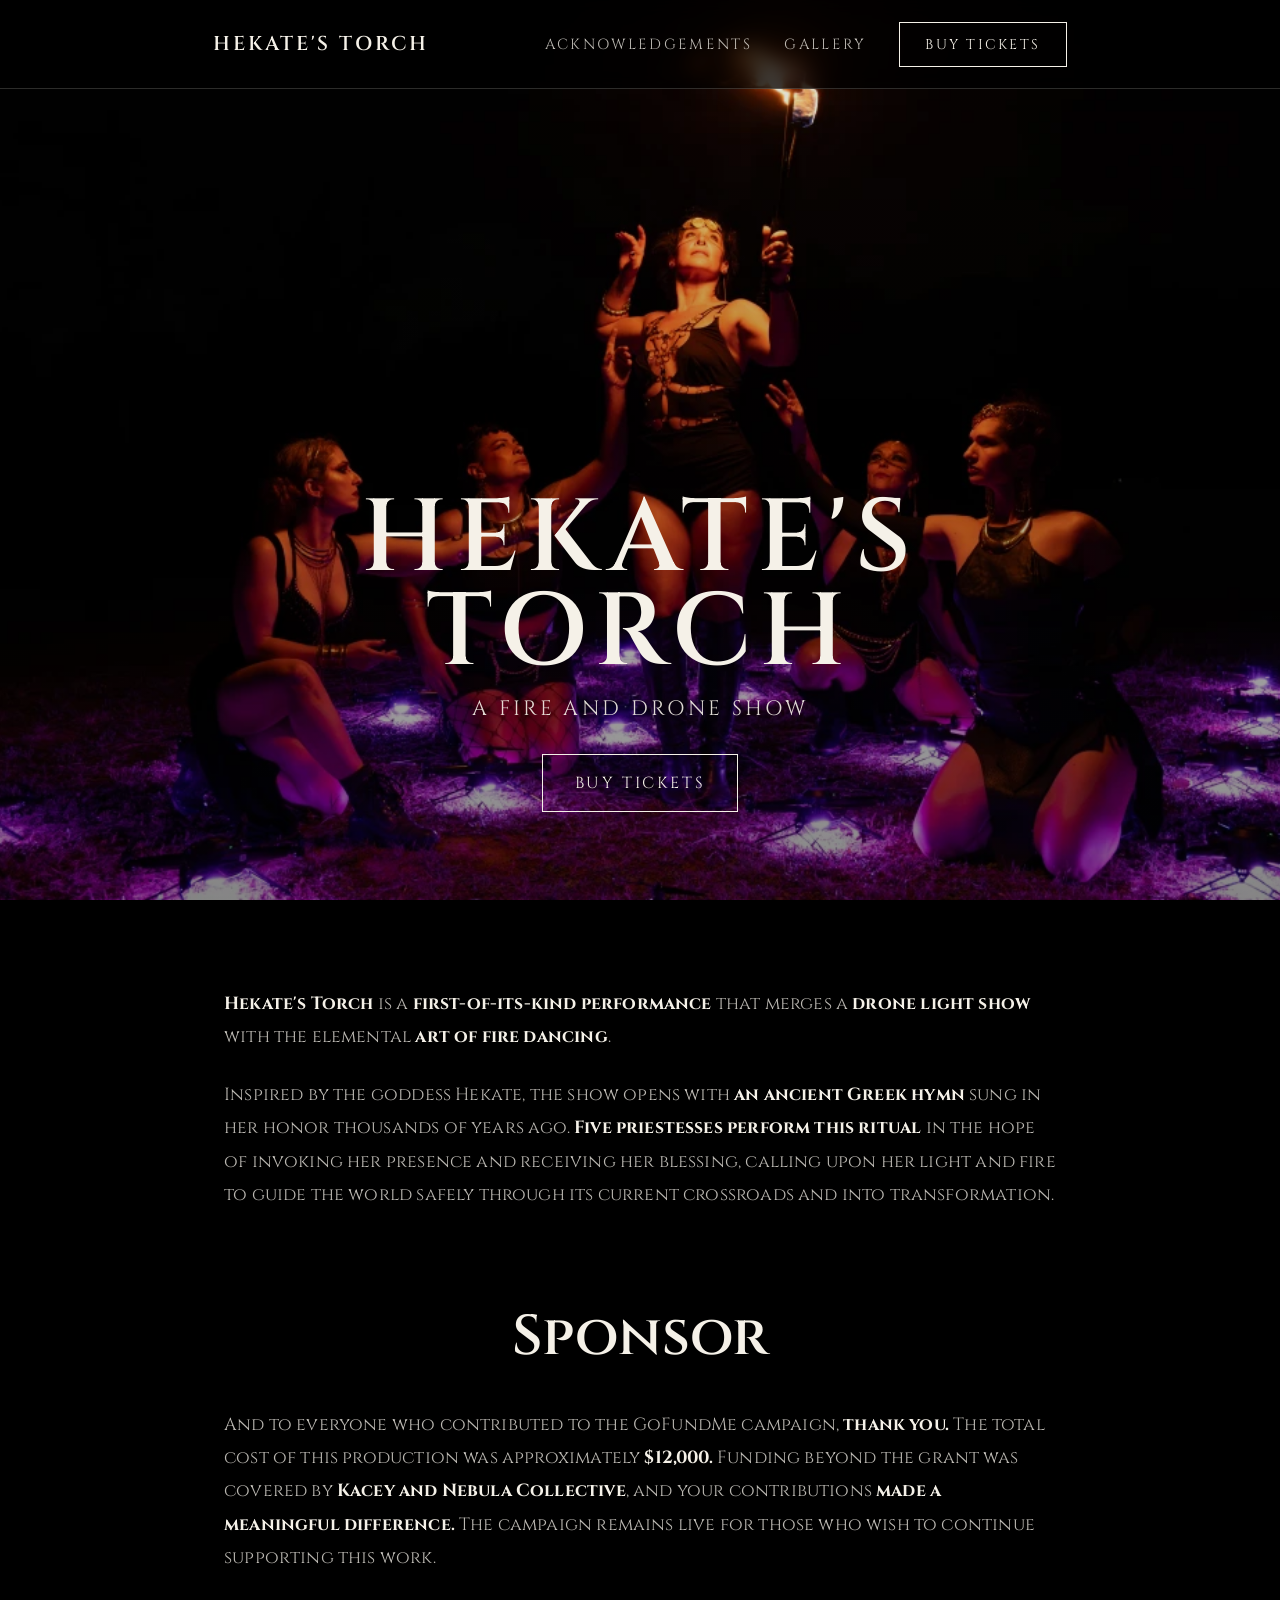
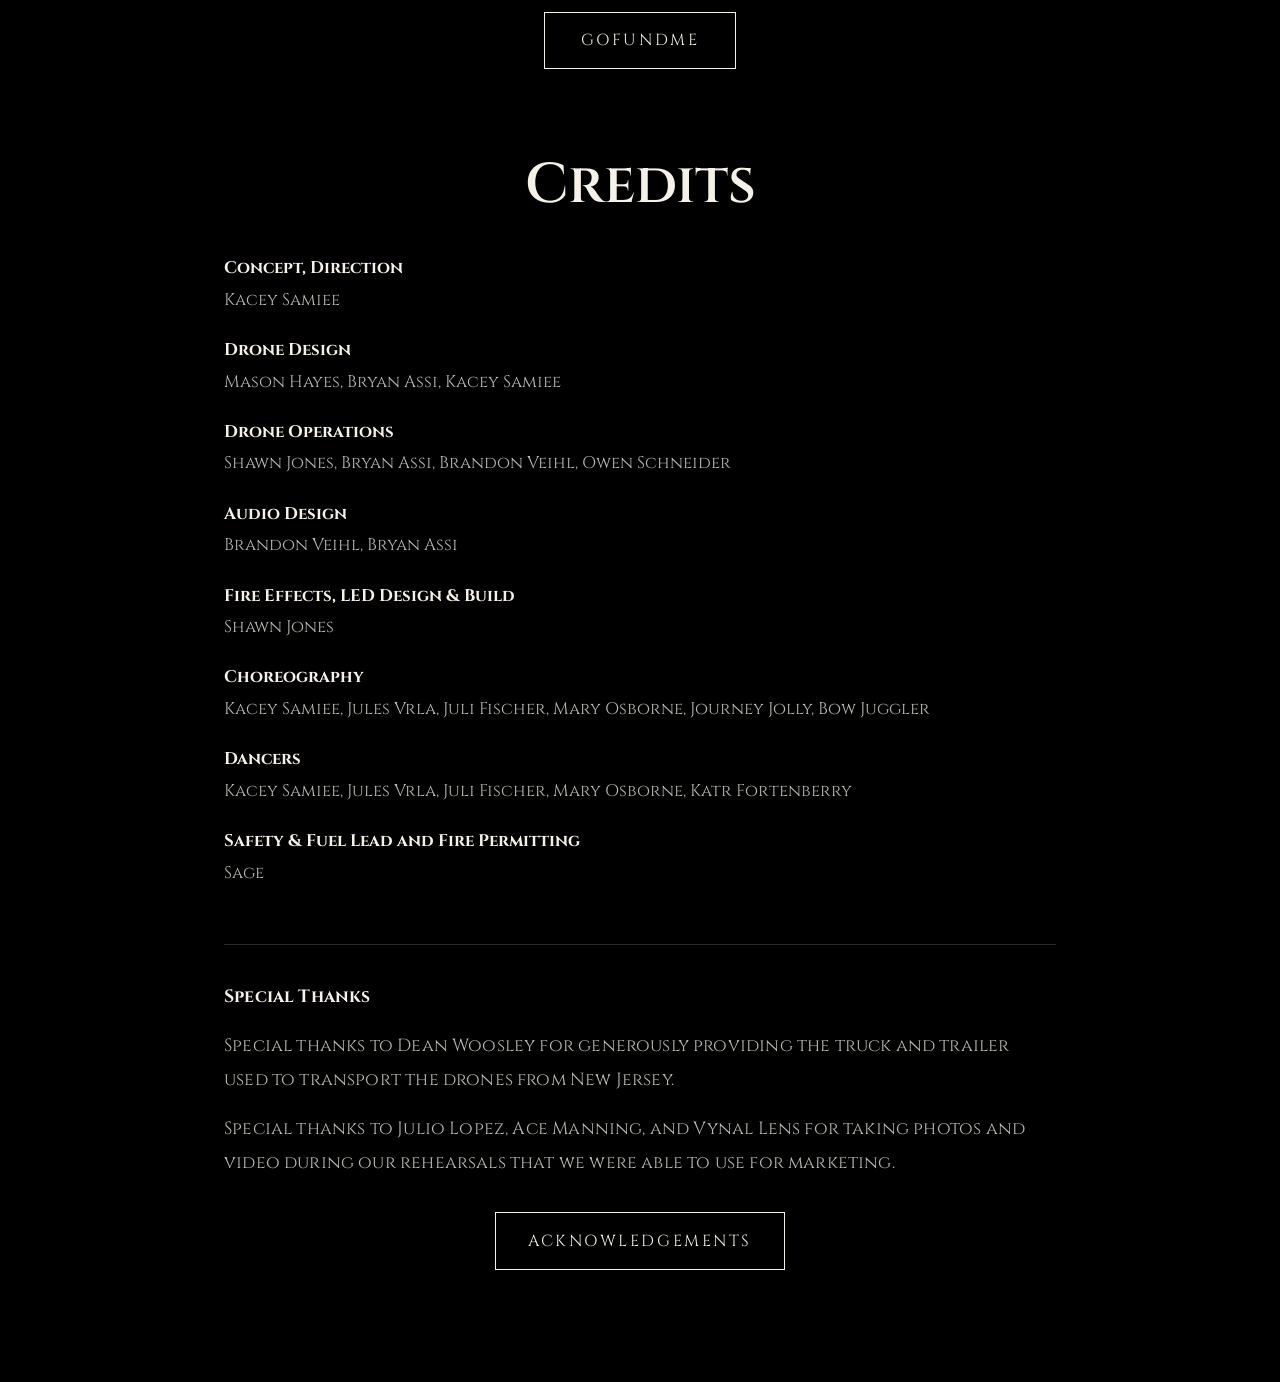
==== commit 6ab8c662: "Add social sharing metadata to site pages" ====
--- a/index.html
+++ b/index.html
@@ -16,6 +16,26 @@
     <link rel="icon" href="favicon.ico" />
     <link rel="manifest" href="site.webmanifest" />
     <meta name="theme-color" content="#000000" />
+    <meta
+      name="description"
+      content="Hekate's Torch is a first-of-its-kind fire and drone performance blending ritual choreography, aerial light, and flame."
+    />
+    <meta property="og:type" content="website" />
+    <meta property="og:site_name" content="Hekate's Torch" />
+    <meta property="og:title" content="Hekate's Torch" />
+    <meta
+      property="og:description"
+      content="A Fire and Drone Show blending drone light, ritual performance, and the elemental art of fire dancing."
+    />
+    <meta property="og:image" content="/assets/P1057251-Edit.webp" />
+    <meta property="og:image:alt" content="Fire performer with drones in the night sky" />
+    <meta name="twitter:card" content="summary_large_image" />
+    <meta name="twitter:title" content="Hekate's Torch" />
+    <meta
+      name="twitter:description"
+      content="A Fire and Drone Show blending drone light, ritual performance, and fire dancing."
+    />
+    <meta name="twitter:image" content="/assets/P1057251-Edit.webp" />
     <link rel="stylesheet" href="styles/site.css" />
     <script src="scripts/site.js" defer></script>
   </head>
--- a/styles/site.css
+++ b/styles/site.css
@@ -33,10 +33,16 @@
   min-height: 100vh;
 }
 
+.site-header-shell {
+  position: fixed;
+  top: 0;
+  left: 0;
+  right: 0;
+  width: 100%;
+  z-index: 20;
+}
+
 .site-header {
-  position: sticky;
-  top: 0;
-  z-index: 20;
   border-bottom: 1px solid var(--border);
   background: rgba(0, 0, 0, 0.72);
   backdrop-filter: blur(10px);
@@ -179,7 +185,7 @@
 
 .hero {
   position: relative;
-  min-height: calc(100vh - var(--header-height));
+  min-height: 100vh;
   display: flex;
   align-items: flex-end;
   isolation: isolate;
@@ -354,7 +360,7 @@
 }
 
 .content-page {
-  padding: 4.5rem 1rem 6rem;
+  padding: calc(4.5rem + var(--header-height)) 1rem 6rem;
 }
 
 .page-copy {
@@ -362,11 +368,58 @@
   margin: 0 auto;
 }
 
+.gallery-page {
+  padding: calc(4rem + var(--header-height)) 1rem 6rem;
+}
+
+.gallery-inner {
+  width: 100%;
+  max-width: 44rem;
+  margin: 0 auto;
+}
+
+.gallery-title {
+  margin: 0 0 1.25rem;
+  text-align: center;
+  font-size: clamp(2.25rem, 8vw, 3.5rem);
+  line-height: 1;
+  font-weight: 600;
+}
+
+.gallery-intro {
+  max-width: 40rem;
+  margin: 0 auto 2.5rem;
+  color: var(--text-soft);
+  text-align: center;
+  font-size: 1rem;
+  line-height: 1.8;
+}
+
+.gallery-grid {
+  column-count: 1;
+  column-gap: 1rem;
+}
+
+.gallery-item {
+  break-inside: avoid;
+  margin: 0 0 1rem;
+  border: 1px solid var(--border);
+  background: #050505;
+  overflow: hidden;
+}
+
+.gallery-item img {
+  display: block;
+  width: 100%;
+  height: auto;
+}
+
 @media (min-width: 800px) {
   :root {
     --header-height: 88px;
   }
 
+  .site-header-shell,
   .site-header {
     min-height: var(--header-height);
   }
@@ -484,6 +537,43 @@
   }
 
   .content-page {
-    padding: 5.5rem 0 7rem;
-  }
-}
+    padding: calc(5.5rem + var(--header-height)) 0 7rem;
+  }
+
+  .gallery-page {
+    padding: calc(5.5rem + var(--header-height)) 0 7rem;
+  }
+
+  .gallery-inner {
+    max-width: var(--desktop-frame);
+  }
+
+  .gallery-title {
+    margin-bottom: 1.5rem;
+  }
+
+  .gallery-intro {
+    margin-bottom: 3rem;
+    font-size: 1.1rem;
+  }
+
+  .gallery-grid {
+    column-count: 2;
+    column-gap: 1.25rem;
+  }
+
+  .gallery-item {
+    margin-bottom: 1.25rem;
+  }
+}
+
+@media (min-width: 1200px) {
+  .gallery-grid {
+    column-count: 3;
+    column-gap: 1.5rem;
+  }
+
+  .gallery-item {
+    margin-bottom: 1.5rem;
+  }
+}
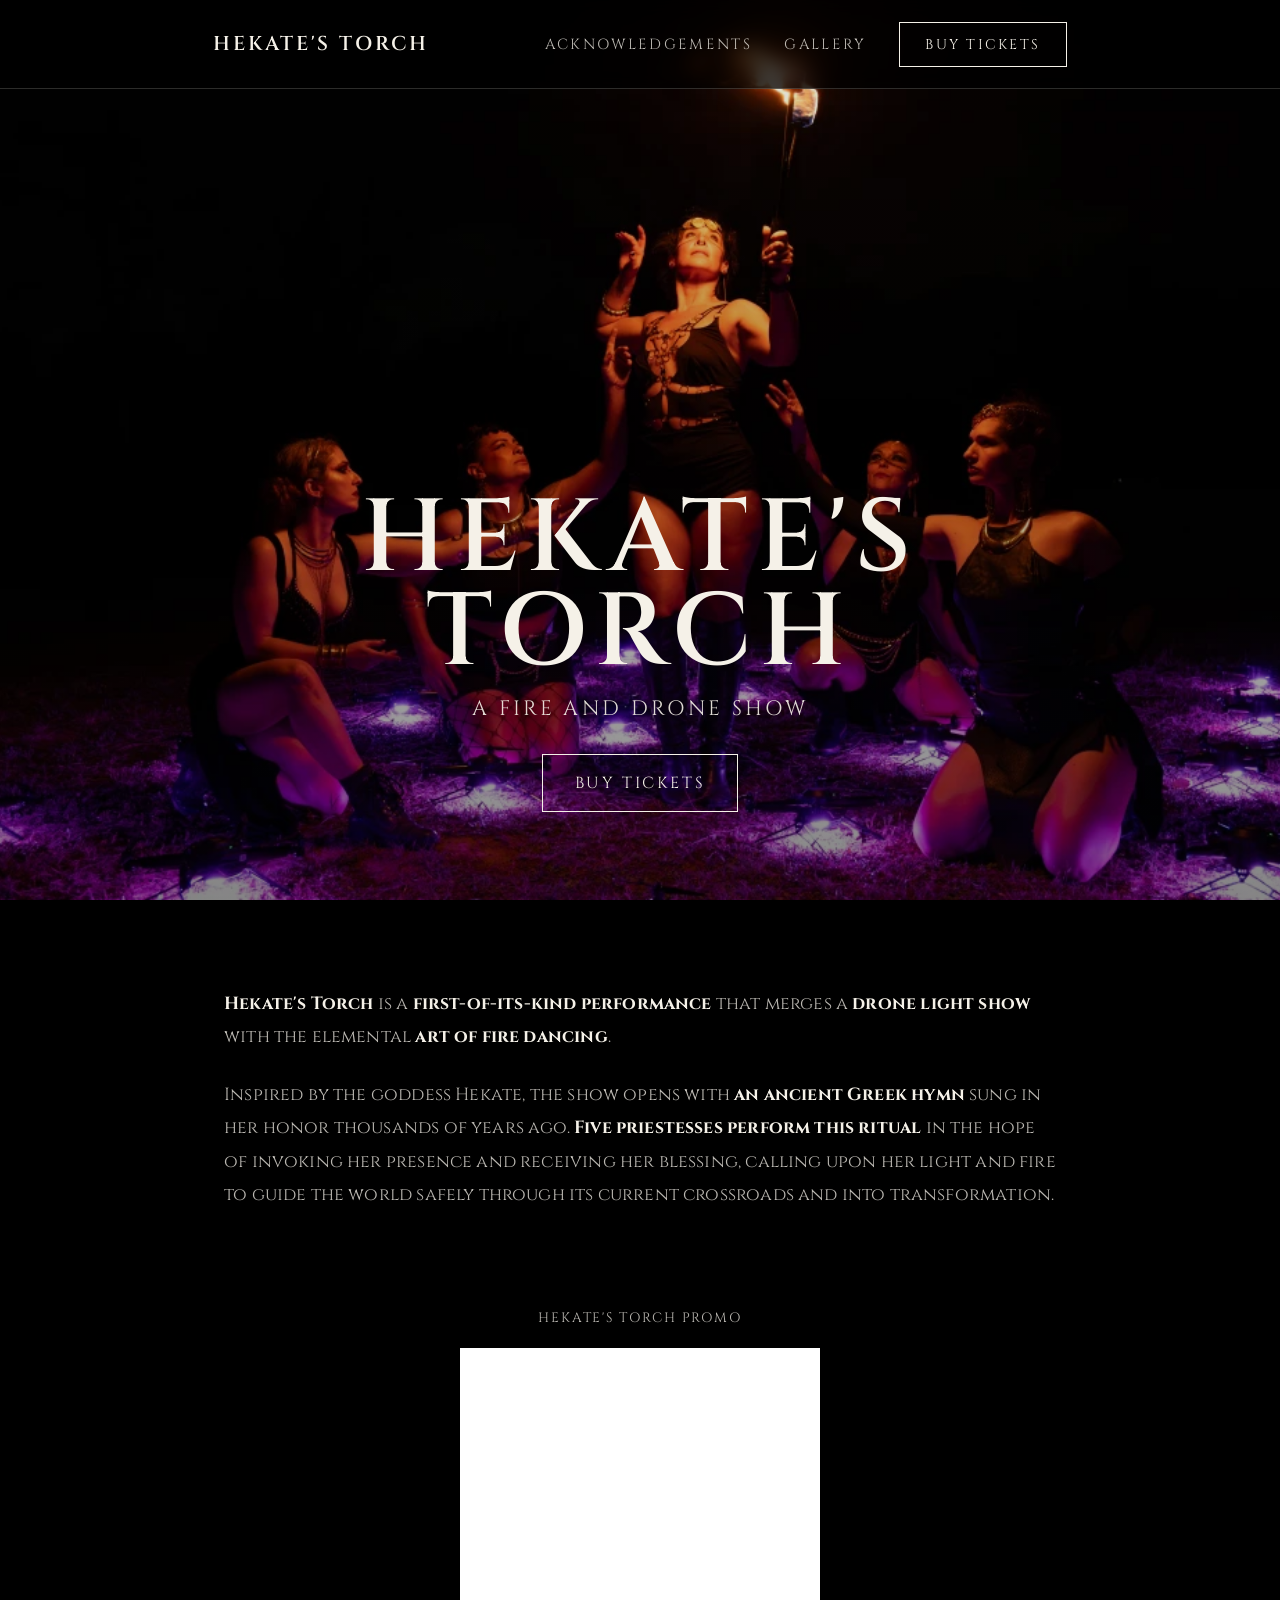
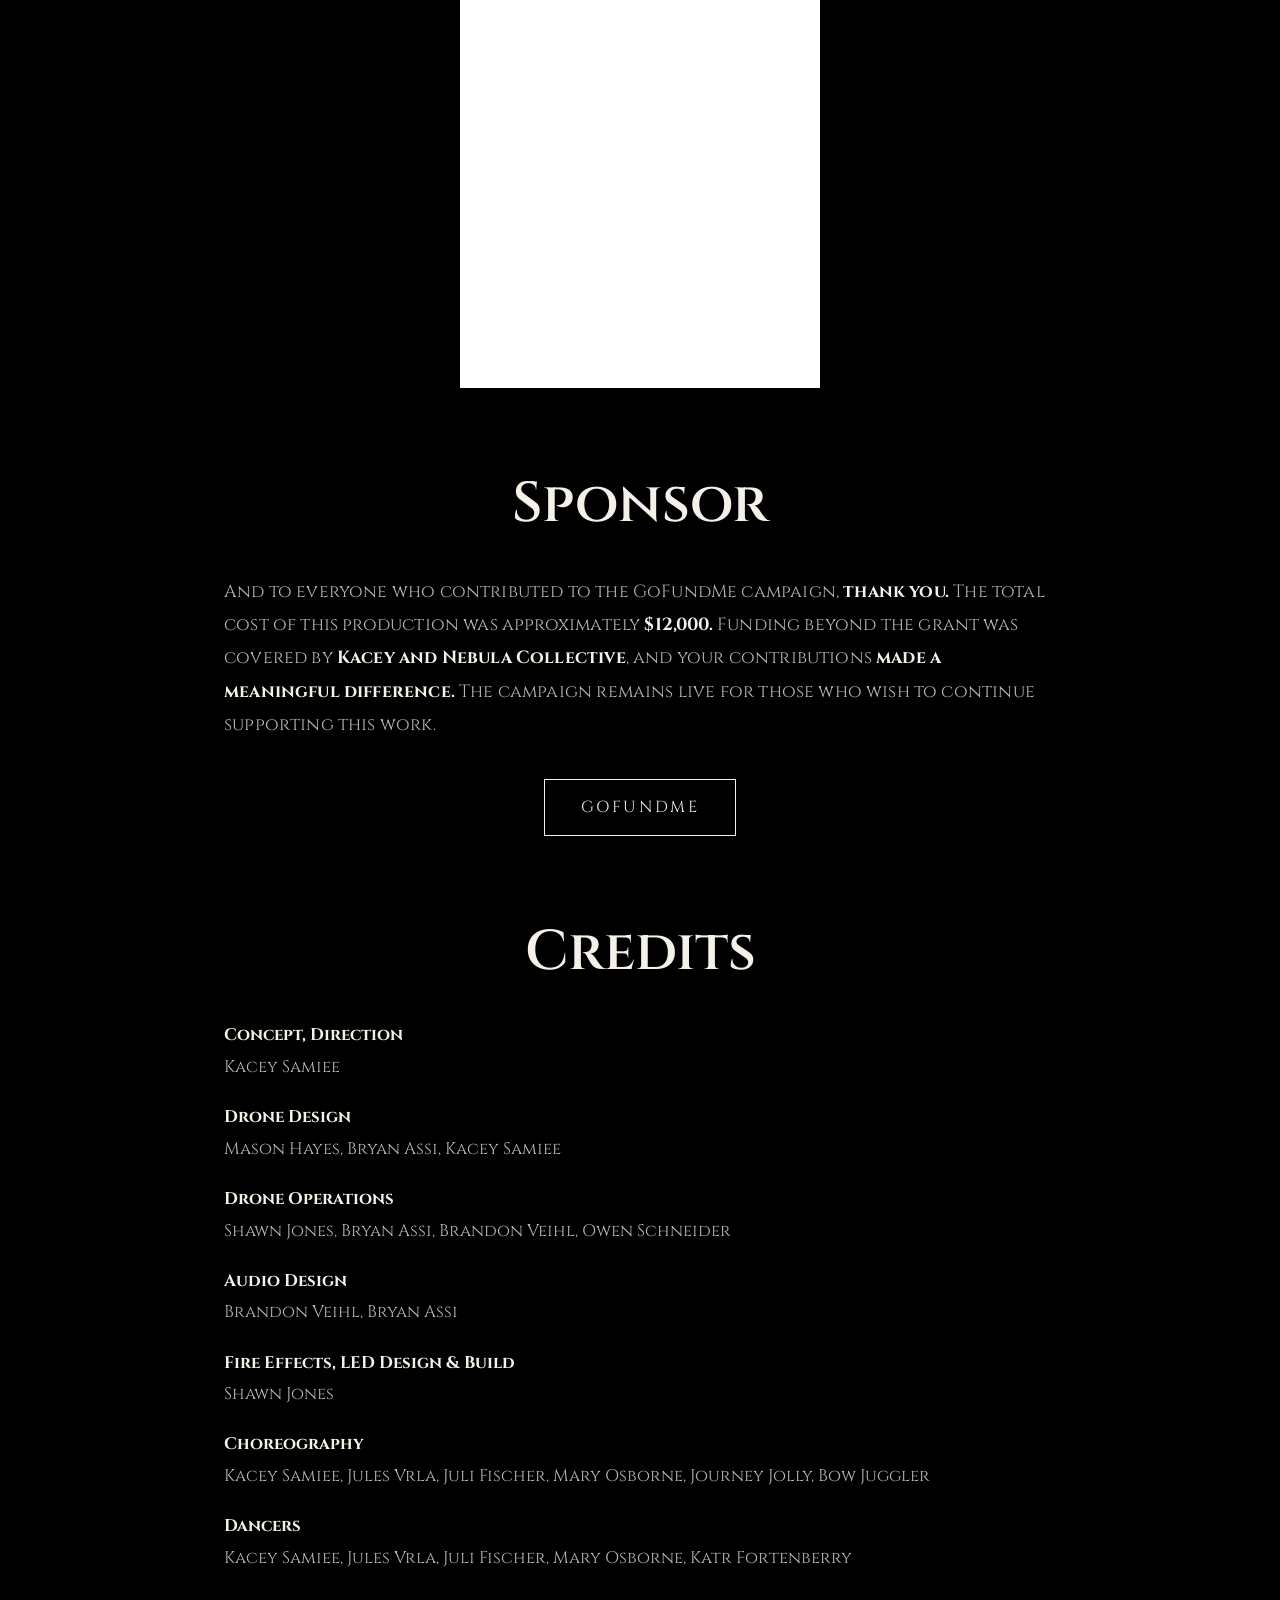
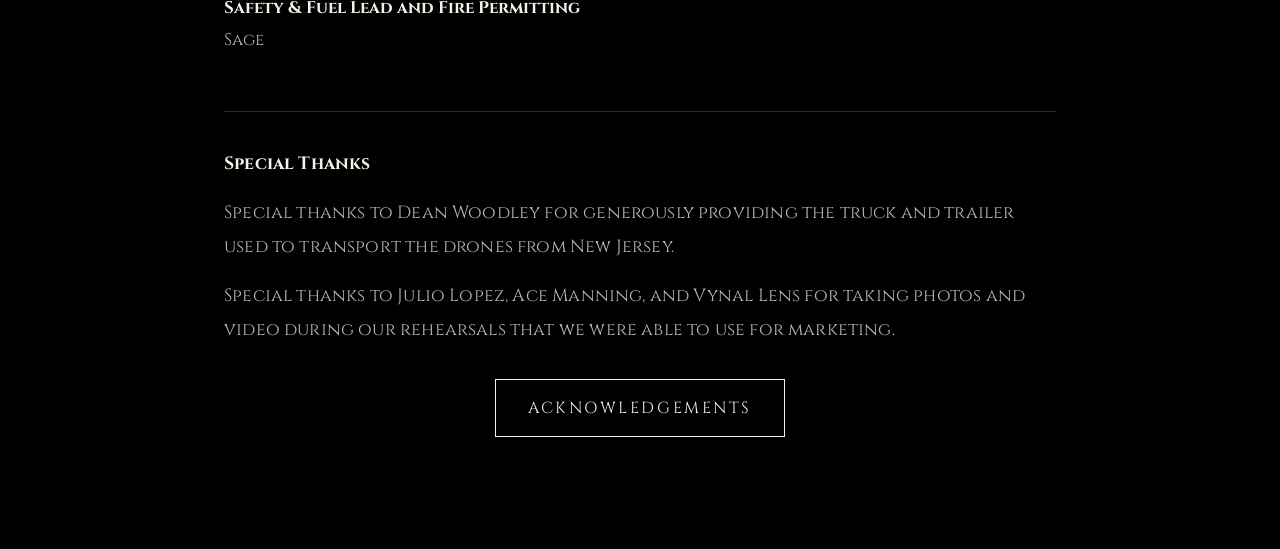
==== commit 0d57391b: "Add responsive promo video section to homepage" ====
--- a/index.html
+++ b/index.html
@@ -18,25 +18,31 @@
     <meta name="theme-color" content="#000000" />
     <meta
       name="description"
-      content="Hekate's Torch is a first-of-its-kind fire and drone performance blending ritual choreography, aerial light, and flame."
+      content="Hekate's Torch is a first-of-its-kind fire and drone show blending ritual choreography, aerial light, and the elemental art of fire dancing."
     />
+    <link rel="canonical" href="https://www.firedrone.show/" />
     <meta property="og:type" content="website" />
     <meta property="og:site_name" content="Hekate's Torch" />
-    <meta property="og:title" content="Hekate's Torch" />
+    <meta property="og:url" content="https://www.firedrone.show/" />
+    <meta property="og:title" content="Hekate's Torch | A Fire and Drone Show" />
     <meta
       property="og:description"
-      content="A Fire and Drone Show blending drone light, ritual performance, and the elemental art of fire dancing."
+      content="A first-of-its-kind fire and drone show blending drone light, ritual performance, and the elemental art of fire dancing."
     />
-    <meta property="og:image" content="/assets/P1057251-Edit.webp" />
+    <meta property="og:image" content="https://www.firedrone.show/assets/og-share.jpg" />
+    <meta property="og:image:type" content="image/jpeg" />
     <meta property="og:image:alt" content="Fire performer with drones in the night sky" />
+    <meta property="og:image:width" content="1200" />
+    <meta property="og:image:height" content="760" />
     <meta name="twitter:card" content="summary_large_image" />
-    <meta name="twitter:title" content="Hekate's Torch" />
+    <meta name="twitter:title" content="Hekate's Torch | A Fire and Drone Show" />
     <meta
       name="twitter:description"
-      content="A Fire and Drone Show blending drone light, ritual performance, and fire dancing."
+      content="A first-of-its-kind fire and drone show blending drone light, ritual performance, and fire dancing."
     />
-    <meta name="twitter:image" content="/assets/P1057251-Edit.webp" />
+    <meta name="twitter:image" content="https://www.firedrone.show/assets/og-share.jpg" />
     <link rel="stylesheet" href="styles/site.css" />
+    <script src="https://player.vimeo.com/api/player.js"></script>
     <script src="scripts/site.js" defer></script>
   </head>
   <body data-page="home">
@@ -78,6 +84,24 @@
             presence and receiving her blessing, calling upon her light and fire to guide the
             world safely through its current crossroads and into transformation.
           </p>
+        </div>
+      </section>
+
+      <section class="video-section" aria-label="Promo video">
+        <div class="video-inner">
+          <p class="video-caption">Hekate's Torch Promo</p>
+          <div class="video-shell" data-video-shell>
+            <iframe
+              class="video-frame"
+              data-video-frame
+              src="https://player.vimeo.com/video/1178025142?badge=0&autopause=0&player_id=0&app_id=58479&autoplay=1&loop=1&muted=1&background=1&transparent=0&unmute_button=0&title=0&byline=0&portrait=0"
+              frameborder="0"
+              allow="autoplay; fullscreen; picture-in-picture; clipboard-write; encrypted-media; web-share"
+              referrerpolicy="strict-origin-when-cross-origin"
+              title="FireDance promo archive v1 1site"
+              allowfullscreen
+            ></iframe>
+          </div>
         </div>
       </section>
 
@@ -157,7 +181,7 @@
           <div class="special-thanks">
             <p><strong>Special Thanks</strong></p>
             <p>
-              Special thanks to Dean Woosley for generously providing the truck and trailer used
+              Special thanks to Dean Woodley for generously providing the truck and trailer used
               to transport the drones from New Jersey.
             </p>
             <p>
--- a/styles/site.css
+++ b/styles/site.css
@@ -259,6 +259,45 @@
   padding: 4rem 1rem 4.5rem;
 }
 
+.video-section {
+  padding: 0 1rem 4.5rem;
+}
+
+.video-inner {
+  width: 100%;
+  max-width: 44rem;
+  margin: 0 auto;
+}
+
+.video-caption {
+  margin: 0 0 1rem;
+  color: var(--text-soft);
+  text-align: center;
+  font-size: 0.8rem;
+  line-height: 1.4;
+  letter-spacing: 0.14em;
+  text-transform: uppercase;
+}
+
+.video-shell {
+  --video-ratio: 9 / 16;
+  position: relative;
+  width: min(100%, calc(75vh * (var(--video-ratio))));
+  aspect-ratio: var(--video-ratio);
+  max-height: 75vh;
+  margin: 0 auto;
+  overflow: hidden;
+  background: #000000;
+}
+
+.video-frame {
+  display: block;
+  width: 100%;
+  height: 100%;
+  border: 0;
+  background: #000000;
+}
+
 .story-inner,
 .sponsor-inner,
 .credits-inner,
@@ -492,6 +531,24 @@
     padding: 5.5rem 0 6rem;
   }
 
+  .video-section {
+    padding: 0 0 5.5rem;
+  }
+
+  .video-inner {
+    max-width: 52rem;
+  }
+
+  .video-caption {
+    margin-bottom: 1.25rem;
+    font-size: 0.85rem;
+  }
+
+  .video-shell {
+    width: min(100%, calc(640px * (var(--video-ratio))));
+    max-height: 640px;
+  }
+
   .story-inner,
   .sponsor-inner,
   .credits-inner,
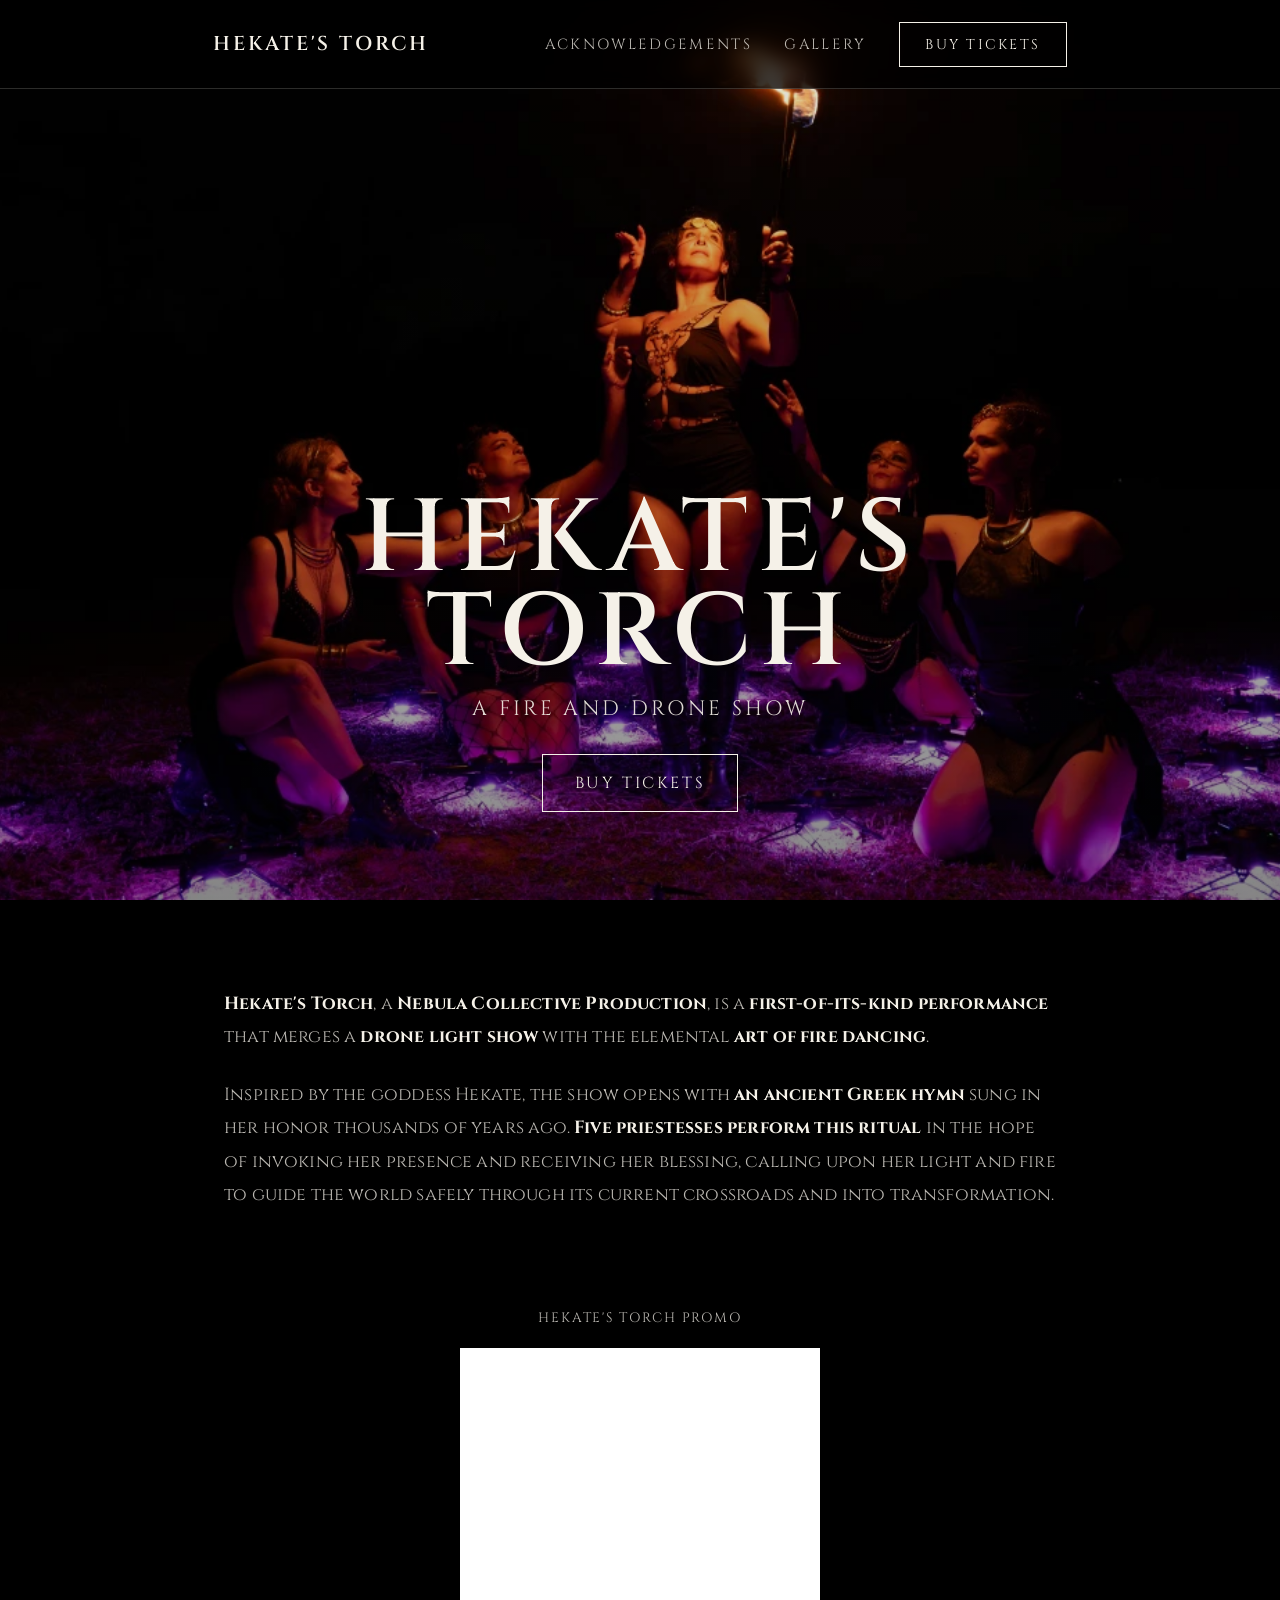
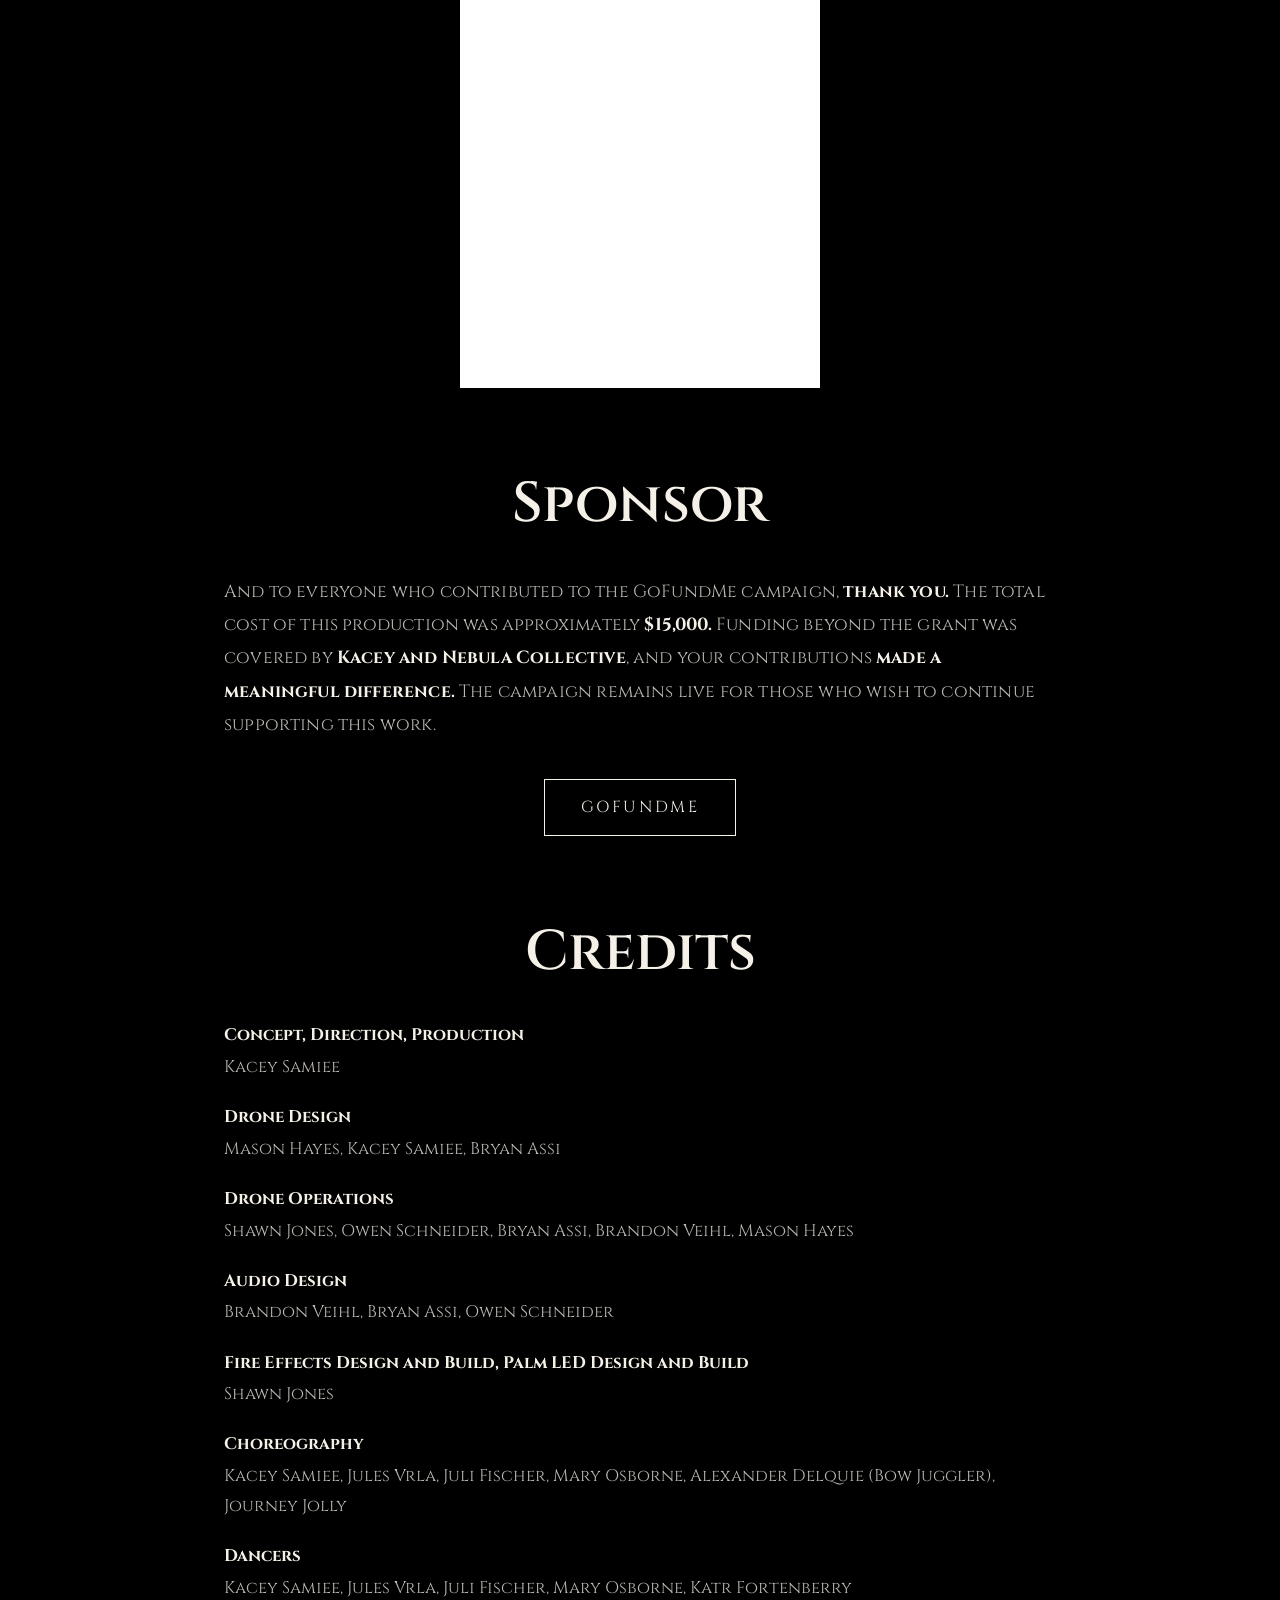
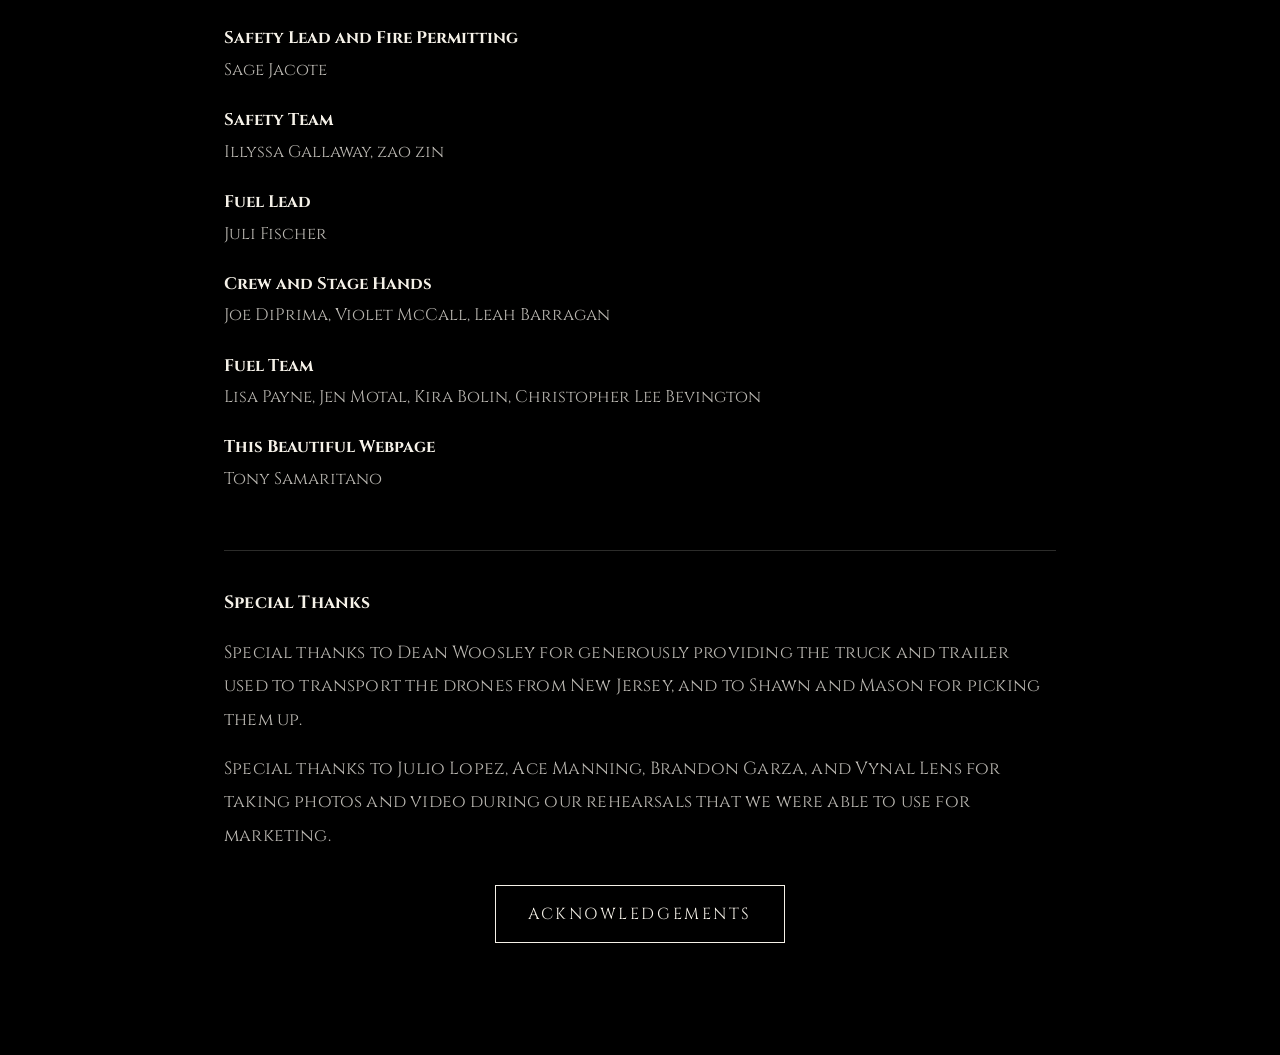
==== commit 4c81f2a9: "Update site copy and credits for Hekate's Torch" ====
--- a/index.html
+++ b/index.html
@@ -73,8 +73,9 @@
       <section class="story-section" aria-labelledby="story-heading">
         <div class="story-inner">
           <p id="story-heading" class="story-heading">
-            <strong>Hekate's Torch</strong> is a <strong>first-of-its-kind performance</strong> that
-            merges a <strong>drone light show</strong> with the elemental
+            <strong>Hekate's Torch</strong>, a <strong>Nebula Collective Production</strong>, is a
+            <strong>first-of-its-kind performance</strong> that merges a
+            <strong>drone light show</strong> with the elemental
             <strong>art of fire dancing</strong>.
           </p>
           <p>
@@ -110,7 +111,7 @@
           <h3 class="sponsor-title" id="sponsor-heading">Sponsor</h3>
           <p class="sponsor-copy">
             And to everyone who contributed to the GoFundMe campaign, <strong>thank you.</strong>
-            The total cost of this production was approximately <strong>$12,000.</strong> Funding
+            The total cost of this production was approximately <strong>$15,000.</strong> Funding
             beyond the grant was covered by <strong>Kacey and Nebula Collective</strong>, and your
             contributions <strong>made a meaningful difference.</strong> The campaign remains live
             for those who wish to continue supporting this work.
@@ -134,34 +135,37 @@
 
           <div class="credits-list">
             <div class="credit-item">
-              <p class="credit-role">Concept, Direction</p>
+              <p class="credit-role">Concept, Direction, Production</p>
               <p class="credit-names">Kacey Samiee</p>
             </div>
 
             <div class="credit-item">
               <p class="credit-role">Drone Design</p>
-              <p class="credit-names">Mason Hayes, Bryan Assi, Kacey Samiee</p>
+              <p class="credit-names">Mason Hayes, Kacey Samiee, Bryan Assi</p>
             </div>
 
             <div class="credit-item">
               <p class="credit-role">Drone Operations</p>
-              <p class="credit-names">Shawn Jones, Bryan Assi, Brandon Veihl, Owen Schneider</p>
+              <p class="credit-names">
+                Shawn Jones, Owen Schneider, Bryan Assi, Brandon Veihl, Mason Hayes
+              </p>
             </div>
 
             <div class="credit-item">
               <p class="credit-role">Audio Design</p>
-              <p class="credit-names">Brandon Veihl, Bryan Assi</p>
-            </div>
-
-            <div class="credit-item">
-              <p class="credit-role">Fire Effects, LED Design &amp; Build</p>
+              <p class="credit-names">Brandon Veihl, Bryan Assi, Owen Schneider</p>
+            </div>
+
+            <div class="credit-item">
+              <p class="credit-role">Fire Effects Design and Build, Palm LED Design and Build</p>
               <p class="credit-names">Shawn Jones</p>
             </div>
 
             <div class="credit-item">
               <p class="credit-role">Choreography</p>
               <p class="credit-names">
-                Kacey Samiee, Jules Vrla, Juli Fischer, Mary Osborne, Journey Jolly, Bow Juggler
+                Kacey Samiee, Jules Vrla, Juli Fischer, Mary Osborne, Alexander Delquie (Bow
+                Juggler), Journey Jolly
               </p>
             </div>
 
@@ -173,20 +177,47 @@
             </div>
 
             <div class="credit-item">
-              <p class="credit-role">Safety &amp; Fuel Lead and Fire Permitting</p>
-              <p class="credit-names">Sage</p>
+              <p class="credit-role">Safety Lead and Fire Permitting</p>
+              <p class="credit-names">Sage Jacote</p>
+            </div>
+
+            <div class="credit-item">
+              <p class="credit-role">Safety Team</p>
+              <p class="credit-names">Illyssa Gallaway, zao zin</p>
+            </div>
+
+            <div class="credit-item">
+              <p class="credit-role">Fuel Lead</p>
+              <p class="credit-names">Juli Fischer</p>
+            </div>
+
+            <div class="credit-item">
+              <p class="credit-role">Crew and Stage Hands</p>
+              <p class="credit-names">Joe DiPrima, Violet McCall, Leah Barragan</p>
+            </div>
+
+            <div class="credit-item">
+              <p class="credit-role">Fuel Team</p>
+              <p class="credit-names">
+                Lisa Payne, Jen Motal, Kira Bolin, Christopher Lee Bevington
+              </p>
+            </div>
+
+            <div class="credit-item">
+              <p class="credit-role">This Beautiful Webpage</p>
+              <p class="credit-names">Tony Samaritano</p>
             </div>
           </div>
 
           <div class="special-thanks">
             <p><strong>Special Thanks</strong></p>
             <p>
-              Special thanks to Dean Woodley for generously providing the truck and trailer used
-              to transport the drones from New Jersey.
+              Special thanks to Dean Woosley for generously providing the truck and trailer used to
+              transport the drones from New Jersey, and to Shawn and Mason for picking them up.
             </p>
             <p>
-              Special thanks to Julio Lopez, Ace Manning, and Vynal Lens for taking photos and
-              video during our rehearsals that we were able to use for marketing.
+              Special thanks to Julio Lopez, Ace Manning, Brandon Garza, and Vynal Lens for taking
+              photos and video during our rehearsals that we were able to use for marketing.
             </p>
             <div class="special-thanks-actions">
               <a class="site-cta" href="acknowledgements.html">Acknowledgements</a>
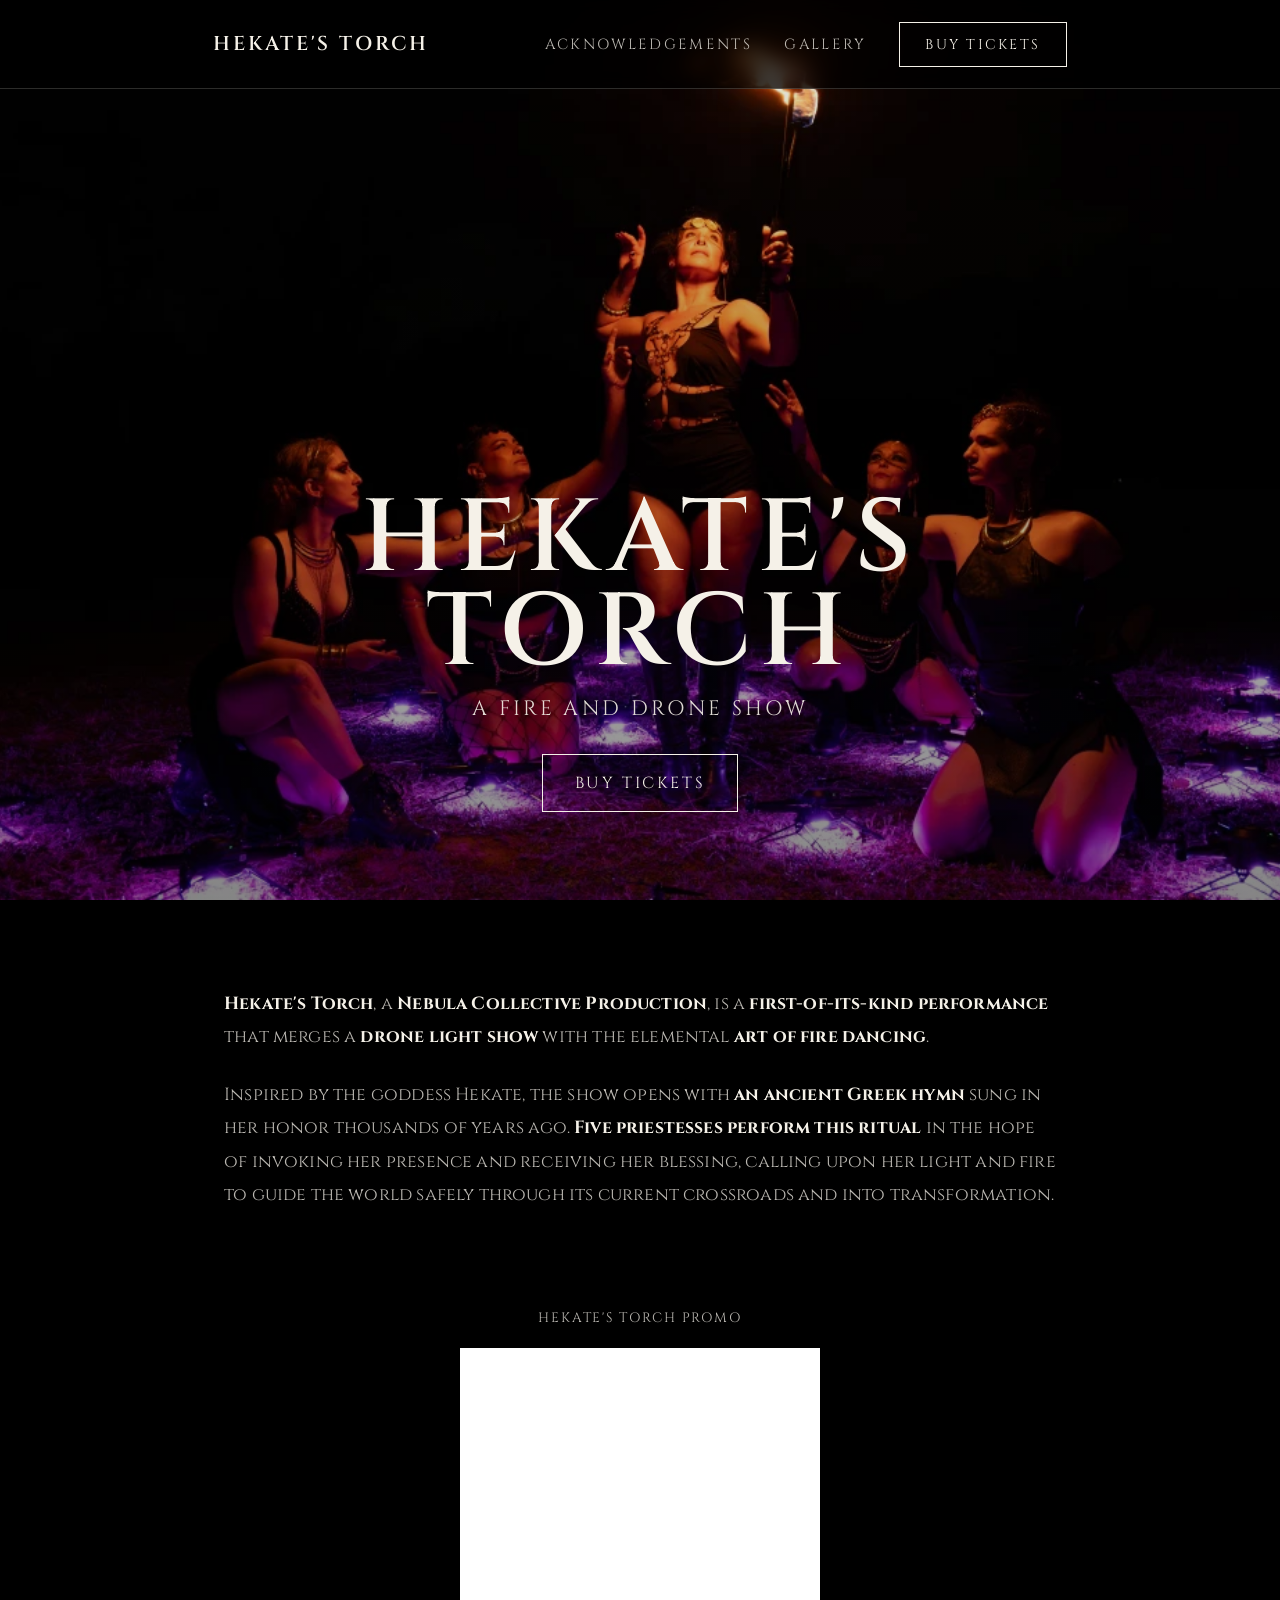
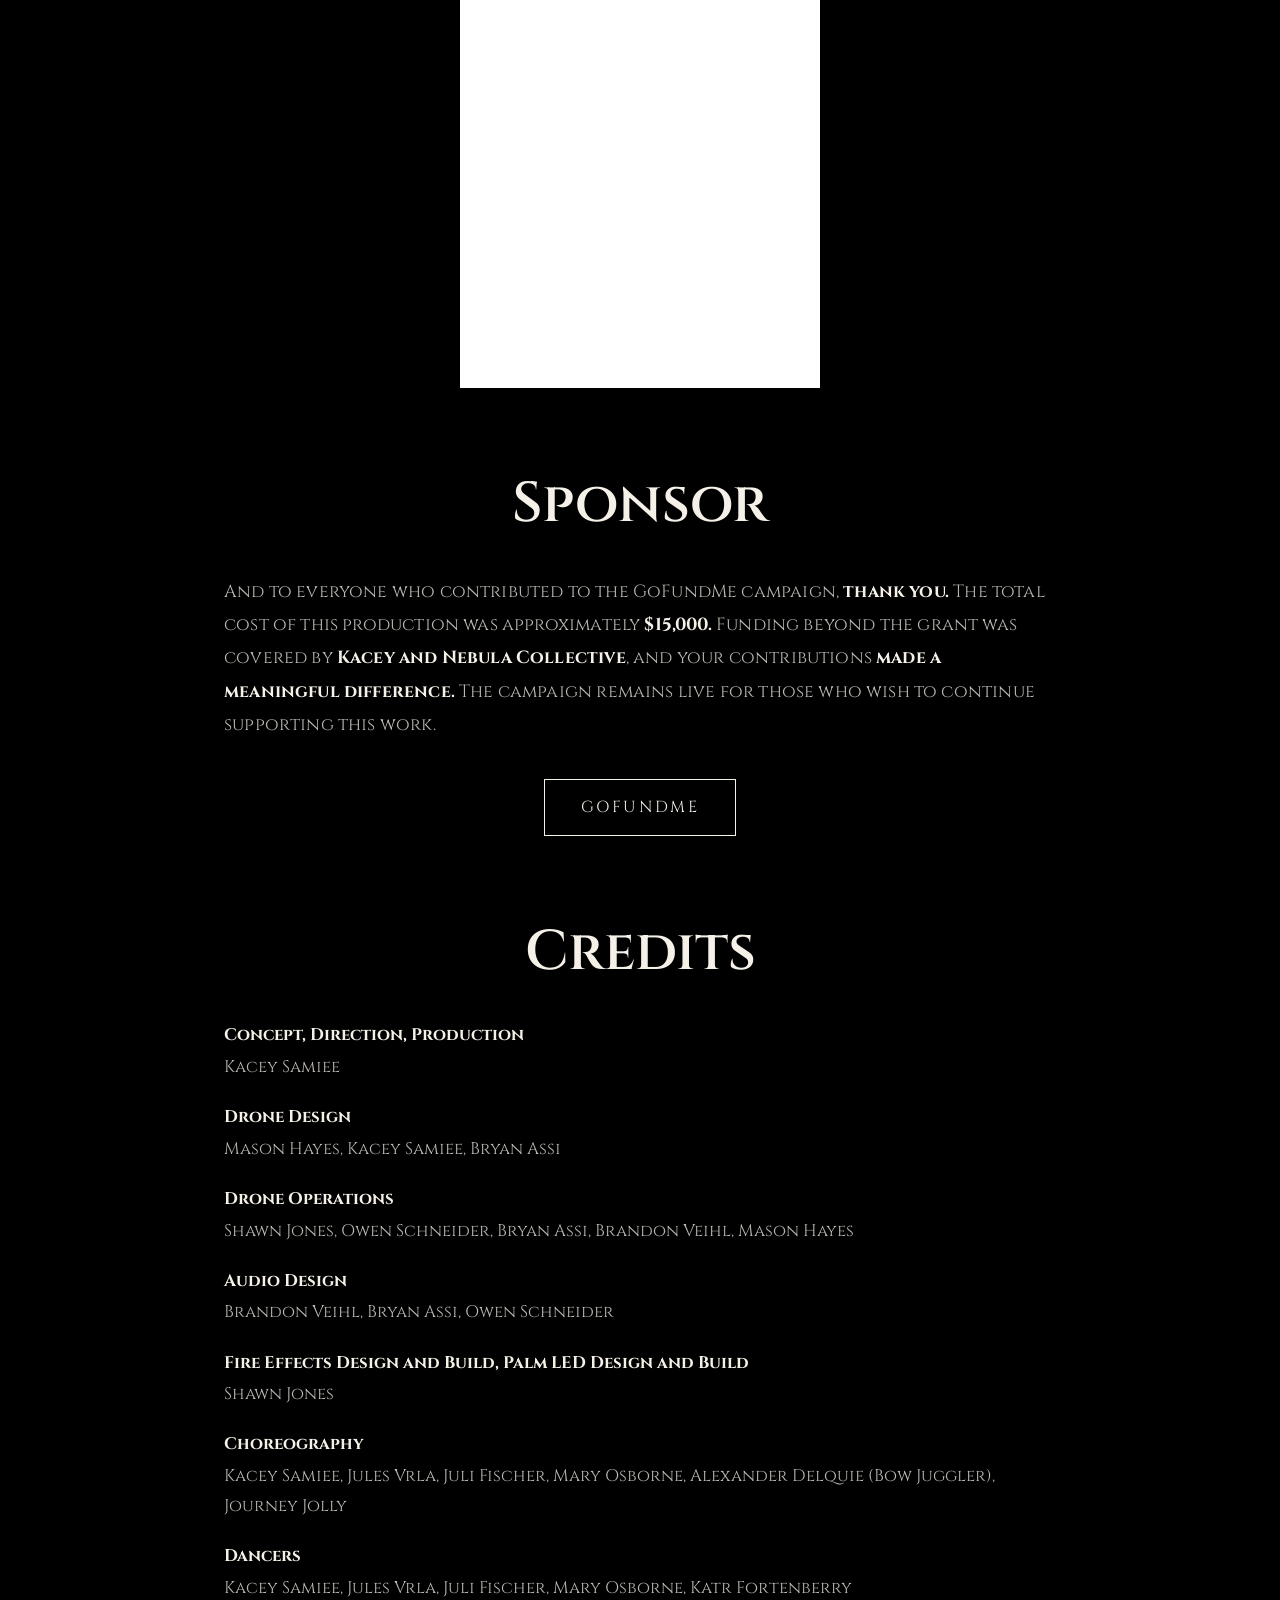
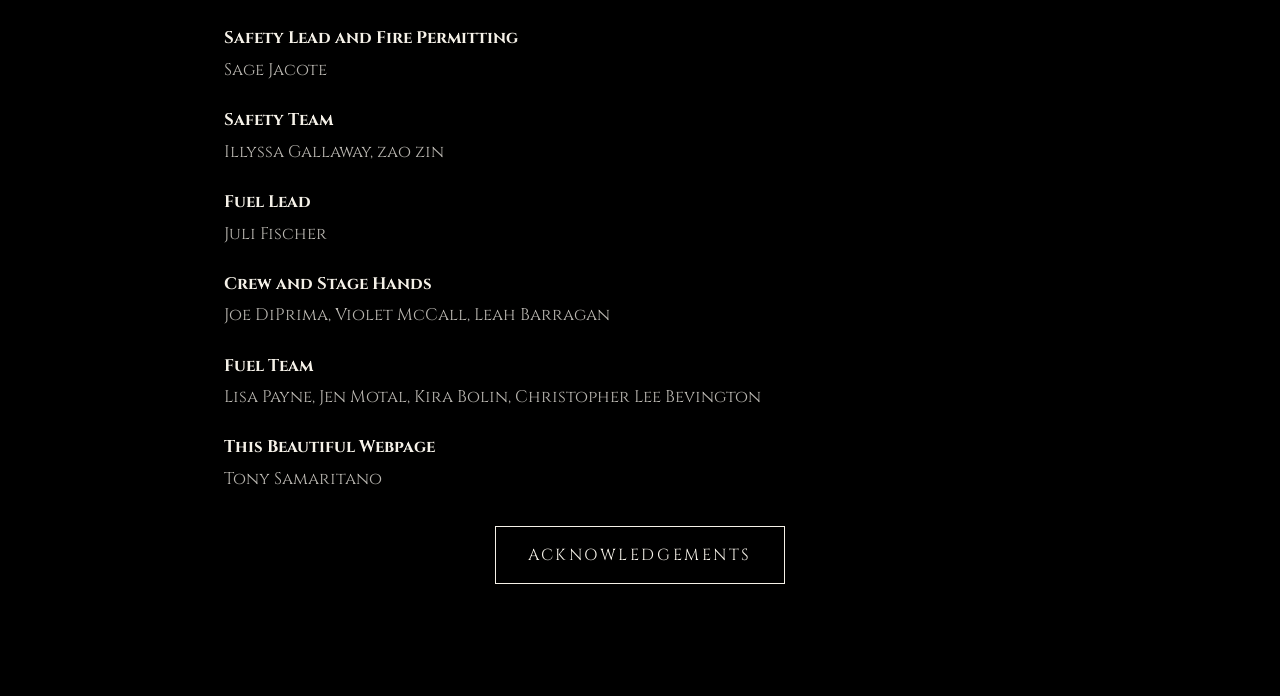
==== commit f69a25e2: "Move special thanks to acknowledgements" ====
--- a/index.html
+++ b/index.html
@@ -209,19 +209,8 @@
             </div>
           </div>
 
-          <div class="special-thanks">
-            <p><strong>Special Thanks</strong></p>
-            <p>
-              Special thanks to Dean Woosley for generously providing the truck and trailer used to
-              transport the drones from New Jersey, and to Shawn and Mason for picking them up.
-            </p>
-            <p>
-              Special thanks to Julio Lopez, Ace Manning, Brandon Garza, and Vynal Lens for taking
-              photos and video during our rehearsals that we were able to use for marketing.
-            </p>
-            <div class="special-thanks-actions">
-              <a class="site-cta" href="acknowledgements.html">Acknowledgements</a>
-            </div>
+          <div class="special-thanks-actions">
+            <a class="site-cta" href="acknowledgements.html">Acknowledgements</a>
           </div>
         </div>
       </section>
